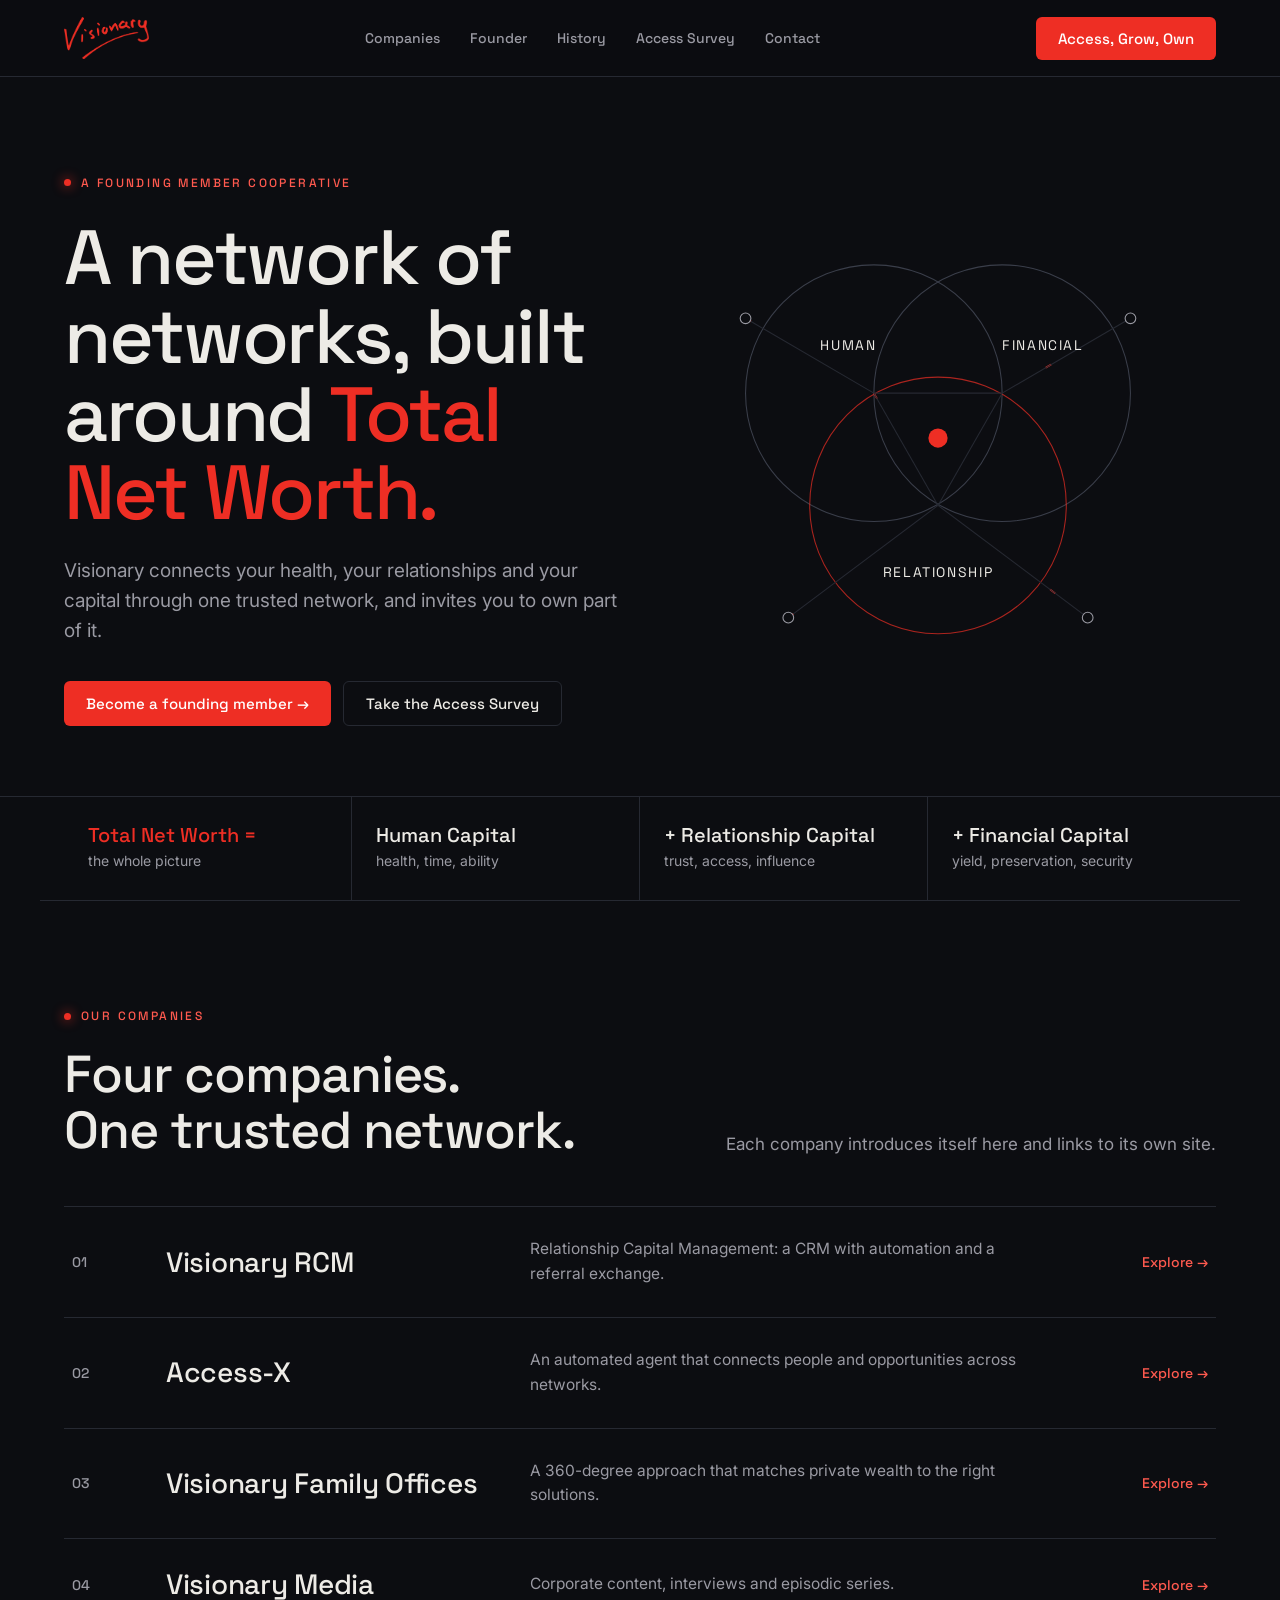
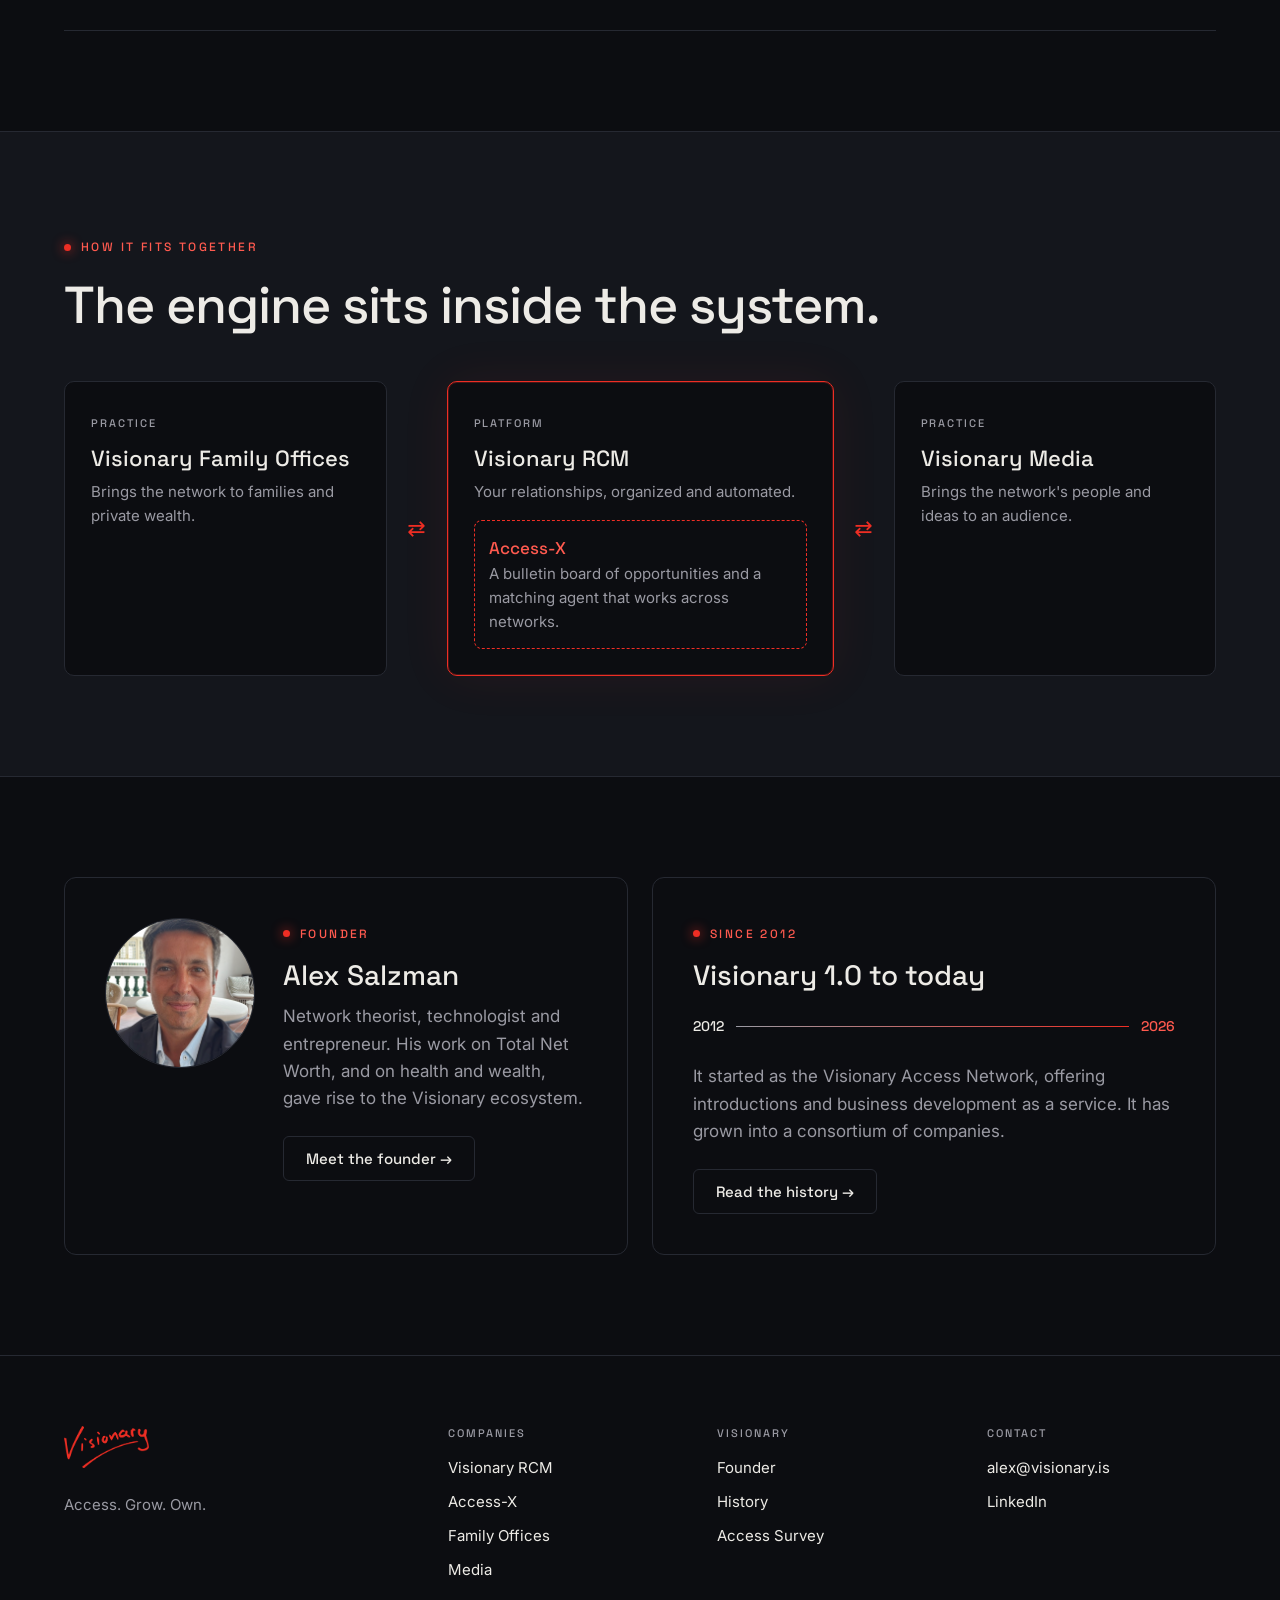
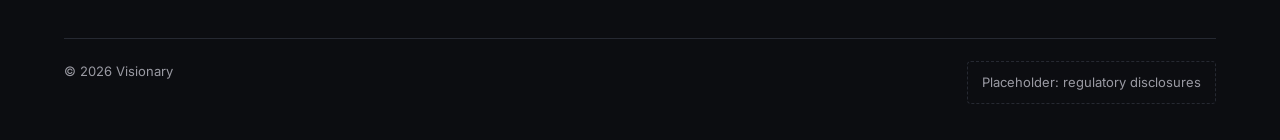
==== index.html @ 5bbe42c9 "Add files via upload" ====
<!doctype html>
<html lang="en">
<head>
<meta charset="utf-8">
<meta name="viewport" content="width=device-width, initial-scale=1">
<title>Visionary</title>
<link rel="preconnect" href="https://fonts.googleapis.com">
<link rel="preconnect" href="https://fonts.gstatic.com" crossorigin>
<link href="https://fonts.googleapis.com/css2?family=Space+Grotesk:wght@400;500;600&family=Inter:wght@400;500&display=swap" rel="stylesheet">
<link rel="stylesheet" href="assets/theme-black.css">
</head>
<body>
<header>
  <div class="wrap nav">
    <a class="logo-chip" href="index.html" aria-label="Visionary home"><img src="assets/visionary-logo.png" alt="Visionary"></a>
    <ul>
      <li><a href="#companies">Companies</a></li>
      <li><a href="founder.html">Founder</a></li>
      <li><a href="history.html">History</a></li>
      <li><a href="survey.html">Access Survey</a></li>
      <li><a href="#contact">Contact</a></li>
    </ul>
    <a class="btn btn-red" href="access-x.html">Access, Grow, Own</a>
  </div>
</header>

<main>
  <section class="hero">
    <div class="wrap hero-grid">
      <div>
        <span class="tag">A founding member cooperative</span>
        <h1>A network of networks, built around <em>Total Net Worth.</em></h1>
        <p>Visionary connects your health, your relationships and your capital through one trusted network, and invites you to own part of it.</p>
        <div class="ctas">
          <a class="btn btn-red" href="access-x.html">Become a founding member →</a>
          <a class="btn btn-ghost" href="survey.html">Take the Access Survey</a>
        </div>
      </div>
      <svg class="graph" viewBox="0 0 520 480" role="img" aria-label="Three overlapping circles for Human, Relationship and Financial Capital, connected by a network">
        <g fill="none" stroke-width="1">
          <circle cx="200" cy="190" r="120" stroke="#3A3E4A"/>
          <circle cx="320" cy="190" r="120" stroke="#3A3E4A"/>
          <circle cx="260" cy="295" r="120" stroke="#EE2E24" opacity=".7"/>
        </g>
        <path class="pulse" d="M80 120 L200 190 L320 190 L440 120"/>
        <path class="pulse b" d="M120 400 L260 295 L400 400"/>
        <path class="pulse c" d="M200 190 L260 295 L320 190"/>
        <g class="edge"><line x1="80" y1="120" x2="200" y2="190"/><line x1="440" y1="120" x2="320" y2="190"/><line x1="120" y1="400" x2="260" y2="295"/><line x1="400" y1="400" x2="260" y2="295"/><line x1="200" y1="190" x2="320" y2="190"/><line x1="200" y1="190" x2="260" y2="295"/><line x1="320" y1="190" x2="260" y2="295"/></g>
        <g><circle class="node" cx="80" cy="120" r="5"/><circle class="node" cx="440" cy="120" r="5"/><circle class="node" cx="120" cy="400" r="5"/><circle class="node" cx="400" cy="400" r="5"/></g>
        <circle cx="260" cy="232" r="9" fill="#EE2E24"/>
        <text x="150" y="150" font-size="13" letter-spacing="1.5">HUMAN</text>
        <text x="320" y="150" font-size="13" letter-spacing="1.5">FINANCIAL</text>
        <text x="260" y="362" font-size="13" letter-spacing="1.5" text-anchor="middle">RELATIONSHIP</text>
      </svg>
    </div>
  </section>

  <div class="wrap tnw" aria-label="Total Net Worth equation">
    <div class="eq"><b>Total Net Worth =</b><span>the whole picture</span></div>
    <div><b>Human Capital</b><span>health, time, ability</span></div>
    <div><b>+ Relationship Capital</b><span>trust, access, influence</span></div>
    <div><b>+ Financial Capital</b><span>yield, preservation, security</span></div>
  </div>

  <section id="companies">
    <div class="wrap">
      <div class="head-row">
        <div><span class="tag">Our companies</span><h2>Four companies.<br>One trusted network.</h2></div>
        <p>Each company introduces itself here and links to its own site.</p>
      </div>
      <div class="rows">
        <a class="row" href="rcm.html"><span class="n">01</span><h3>Visionary RCM</h3><p>Relationship Capital Management: a CRM with automation and a referral exchange.</p><span class="go">Explore →</span></a>
        <a class="row" href="access-x.html"><span class="n">02</span><h3>Access-X</h3><p>An automated agent that connects people and opportunities across networks.</p><span class="go">Explore →</span></a>
        <a class="row" href="wealth.html"><span class="n">03</span><h3>Visionary Family Offices</h3><p>A 360-degree approach that matches private wealth to the right solutions.</p><span class="go">Explore →</span></a>
        <a class="row" href="media.html"><span class="n">04</span><h3>Visionary Media</h3><p>Corporate content, interviews and episodic series.</p><span class="go">Explore →</span></a>
      </div>
    </div>
  </section>

  <section class="fit">
    <div class="wrap">
      <span class="tag">How it fits together</span>
      <h2>The engine sits inside the system.</h2>
      <div class="flow">
        <div class="box"><small>Practice</small><h4>Visionary Family Offices</h4><p>Brings the network to families and private wealth.</p></div>
        <div class="arrow" aria-hidden="true">⇄</div>
        <div class="box core"><small>Platform</small><h4>Visionary RCM</h4><p>Your relationships, organized and automated.</p>
          <div class="inner"><b>Access-X</b><p>A bulletin board of opportunities and a matching agent that works across networks.</p></div>
        </div>
        <div class="arrow" aria-hidden="true">⇄</div>
        <div class="box"><small>Practice</small><h4>Visionary Media</h4><p>Brings the network's people and ideas to an audience.</p></div>
      </div>
    </div>
  </section>

  <section>
    <div class="wrap split">
      <div class="panel founder">
        <img class="portrait-sm" src="assets/alex-salzman.jpg" alt="Alex Salzman" width="150" height="150">
        <div>
          <span class="tag">Founder</span>
          <h3>Alex Salzman</h3>
          <p>Network theorist, technologist and entrepreneur. His work on Total Net Worth, and on health and wealth, gave rise to the Visionary ecosystem.</p>
          <a class="btn btn-ghost" href="founder.html">Meet the founder →</a>
        </div>
      </div>
      <div class="panel">
        <span class="tag">Since 2012</span>
        <h3>Visionary 1.0 to today</h3>
        <div class="timeline" aria-hidden="true"><span>2012</span><i></i><span class="now">2026</span></div>
        <p>It started as the Visionary Access Network, offering introductions and business development as a service. It has grown into a consortium of companies.</p>
        <a class="btn btn-ghost" href="history.html">Read the history →</a>
      </div>
    </div>
  </section>
</main>

<footer id="contact">
  <div class="wrap">
    <div class="foot">
      <div><a class="logo-chip" href="index.html"><img src="assets/visionary-logo.png" alt="Visionary"></a><p style="color:var(--muted);margin-top:18px;max-width:30ch">Access. Grow. Own.</p></div>
      <div><h5>Companies</h5><ul><li><a href="rcm.html">Visionary RCM</a></li><li><a href="access-x.html">Access-X</a></li><li><a href="wealth.html">Family Offices</a></li><li><a href="media.html">Media</a></li></ul></div>
      <div><h5>Visionary</h5><ul><li><a href="founder.html">Founder</a></li><li><a href="history.html">History</a></li><li><a href="survey.html">Access Survey</a></li></ul></div>
      <div><h5>Contact</h5><ul><li><a href="mailto:alex@visionary.is">alex@visionary.is</a></li><li><a href="https://www.linkedin.com/in/alex-salzman/">LinkedIn</a></li></ul></div>
    </div>
    <div class="legal"><span>© 2026 Visionary</span><span class="compliance">Placeholder: regulatory disclosures</span></div>
  </div>
</footer>
</body>
</html>
---- assets/theme-black.css ----
/* Option B: Network. Dark and quiet, with red as the signal moving through it. */
:root {
  --bg: #0C0D11;
  --bg-2: #14161C;
  --line: #262932;
  --text: #EDEBE6;
  --muted: #9A9AA3;
  --red: #EE2E24;
  --red-soft: #FF5A4F;  /* small red text on dark */
  --head: "Space Grotesk", system-ui, sans-serif;
  --body: "Inter", system-ui, sans-serif;
}
* { box-sizing: border-box; }
body { margin: 0; background: var(--bg); color: var(--text); font: 400 17px/1.6 var(--body); }
a { color: inherit; }
:focus-visible { outline: 2px solid var(--red-soft); outline-offset: 3px; }
.wrap { max-width: 1200px; margin: 0 auto; padding: 0 24px; }
.tag { font: 500 12px/1 var(--head); letter-spacing: .2em; text-transform: uppercase; color: var(--red-soft); display: inline-flex; align-items: center; gap: 10px; }
.tag::before { content: ""; width: 7px; height: 7px; border-radius: 50%; background: var(--red); box-shadow: 0 0 12px var(--red); }

header { position: sticky; top: 0; z-index: 10; background: rgba(12,13,17,.85); backdrop-filter: blur(10px); border-bottom: 1px solid var(--line); }
.nav { height: 76px; display: flex; align-items: center; justify-content: space-between; gap: 24px; }
.logo-chip { display: inline-flex; }  /* red logo sits directly on black */
.logo-chip img { height: 42px; display: block; }
.nav ul { display: flex; gap: 30px; list-style: none; margin: 0; padding: 0; font: 500 14px var(--head); }
.nav ul a { text-decoration: none; color: var(--muted); }
.nav ul a:hover { color: var(--text); }
.btn { display: inline-flex; align-items: center; gap: 10px; padding: 14px 22px; border-radius: 6px; font: 500 15px/1 var(--head); text-decoration: none; transition: .2s; }
.btn-red { background: var(--red); color: #fff; }
.btn-red:hover { background: #FF4339; box-shadow: 0 0 30px rgba(238,46,36,.35); }
.btn-ghost { border: 1px solid var(--line); color: var(--text); }
.btn-ghost:hover { border-color: var(--muted); }
@media (max-width: 920px) { .nav ul { display: none; } }

.hero { position: relative; overflow: hidden; padding: 90px 0 70px; border-bottom: 1px solid var(--line); }
.hero-grid { display: grid; grid-template-columns: 1fr 1fr; gap: 40px; align-items: center; }
.hero h1 { font: 500 clamp(42px, 6vw, 78px)/1.02 var(--head); letter-spacing: -.03em; margin: 24px 0; }
.hero h1 em { font-style: normal; color: var(--red); }
.hero p { color: var(--muted); font-size: 19px; max-width: 52ch; margin: 0 0 34px; }
.ctas { display: flex; gap: 12px; flex-wrap: wrap; }
.graph { width: 100%; height: auto; }
.graph .node { fill: var(--bg); stroke: var(--muted); stroke-width: 1; }
.graph .edge { stroke: var(--line); stroke-width: 1; }
.graph .pulse { stroke: var(--red); stroke-width: 1.5; fill: none; stroke-dasharray: 6 300; animation: run 4s linear infinite; }
.graph .pulse.b { animation-delay: -1.3s; } .graph .pulse.c { animation-delay: -2.6s; }
@keyframes run { to { stroke-dashoffset: -306; } }
.graph text { font-family: var(--head); fill: var(--text); }
@media (max-width: 900px) { .hero-grid { grid-template-columns: 1fr; } .graph { max-width: 460px; margin: 0 auto; } }

.tnw { display: grid; grid-template-columns: repeat(4, 1fr); border-bottom: 1px solid var(--line); }
.tnw div { padding: 26px 24px; border-right: 1px solid var(--line); }
.tnw div:last-child { border-right: 0; }
.tnw b { display: block; font: 500 20px/1.2 var(--head); }
.tnw span { color: var(--muted); font-size: 14px; }
.tnw .eq b { color: var(--red); }
@media (max-width: 760px) { .tnw { grid-template-columns: 1fr 1fr; } .tnw div:nth-child(2) { border-right: 0; } .tnw div:nth-child(-n+2) { border-bottom: 1px solid var(--line); } }

section { padding: 100px 0; }
h2 { font: 500 clamp(32px, 4.2vw, 52px)/1.08 var(--head); letter-spacing: -.02em; margin: 18px 0 0; }
.head-row { display: flex; justify-content: space-between; align-items: end; gap: 30px; margin-bottom: 48px; flex-wrap: wrap; }
.head-row p { color: var(--muted); max-width: 46ch; margin: 0; }

.rows { border-top: 1px solid var(--line); }
.row { display: grid; grid-template-columns: 70px 1.1fr 1.6fr 160px; gap: 24px; align-items: center; padding: 30px 8px; border-bottom: 1px solid var(--line); text-decoration: none; transition: background .25s; }
.row:hover { background: var(--bg-2); }
.row .n { font: 500 14px var(--head); color: var(--muted); }
.row h3 { font: 500 28px/1.1 var(--head); margin: 0; letter-spacing: -.01em; }
.row p { margin: 0; color: var(--muted); font-size: 15.5px; }
.row .go { justify-self: end; font: 500 14px var(--head); color: var(--red-soft); }
.row:hover h3 { color: var(--red-soft); }
@media (max-width: 820px) { .row { grid-template-columns: 1fr; gap: 8px; } .row .go { justify-self: start; } }

.fit { background: var(--bg-2); border-top: 1px solid var(--line); border-bottom: 1px solid var(--line); }
.flow { display: grid; grid-template-columns: 1fr 60px 1.2fr 60px 1fr; align-items: stretch; margin-top: 48px; }
.box { border: 1px solid var(--line); border-radius: 10px; padding: 26px; background: var(--bg); }
.box.core { border-color: var(--red); box-shadow: inset 0 0 0 1px rgba(238,46,36,.25), 0 0 50px rgba(238,46,36,.08); }
.box small { font: 500 11px var(--head); letter-spacing: .18em; text-transform: uppercase; color: var(--muted); }
.box h4 { font: 500 22px/1.2 var(--head); margin: 10px 0 8px; }
.box p { margin: 0; color: var(--muted); font-size: 15px; }
.box .inner { margin-top: 16px; border: 1px dashed var(--red); border-radius: 8px; padding: 14px; }
.box .inner b { color: var(--red-soft); font-family: var(--head); font-weight: 500; }
.arrow { display: grid; place-items: center; color: var(--red); font-size: 22px; }
@media (max-width: 900px) { .flow { grid-template-columns: 1fr; } .arrow { transform: rotate(90deg); padding: 6px; } }

.split { display: grid; grid-template-columns: 1fr 1fr; gap: 24px; }
.panel { border: 1px solid var(--line); border-radius: 12px; padding: 40px; }
.founder { display: grid; grid-template-columns: 150px 1fr; gap: 28px; align-items: start; }
.ph { aspect-ratio: 1; border-radius: 50%; border: 1px dashed var(--muted); display: grid; place-items: center; color: var(--muted); font-size: 11px; letter-spacing: .1em; text-transform: uppercase; text-align: center; }
.panel h3 { font: 500 28px/1.15 var(--head); margin: 14px 0 12px; }
.panel p { color: var(--muted); margin: 0 0 24px; }
.timeline { display: flex; align-items: center; gap: 0; margin: 26px 0 28px; }
.timeline span { font: 500 14px var(--head); }
.timeline i { flex: 1; height: 1px; background: linear-gradient(90deg, var(--muted), var(--red)); margin: 0 12px; }
.timeline .now { color: var(--red-soft); }
@media (max-width: 900px) { .split { grid-template-columns: 1fr; } .founder { grid-template-columns: 1fr; } .ph { width: 130px; } .panel { padding: 28px; } }

footer { padding: 70px 0 36px; border-top: 1px solid var(--line); font-size: 15px; }
.foot { display: grid; grid-template-columns: 1.5fr 1fr 1fr 1fr; gap: 40px; }
.foot h5 { font: 500 11px var(--head); letter-spacing: .18em; text-transform: uppercase; color: var(--muted); margin: 0 0 16px; }
.foot ul { list-style: none; padding: 0; margin: 0; display: grid; gap: 10px; }
.foot a { text-decoration: none; color: var(--text); }
.foot a:hover { color: var(--red-soft); }
.legal { margin-top: 56px; padding-top: 22px; border-top: 1px solid var(--line); display: flex; justify-content: space-between; gap: 20px; flex-wrap: wrap; color: var(--muted); font-size: 13px; }
.compliance { border: 1px dashed var(--line); padding: 10px 14px; border-radius: 4px; }
@media (max-width: 820px) { .foot { grid-template-columns: 1fr 1fr; } }

@media (prefers-reduced-motion: reduce) { .graph .pulse { animation: none; stroke-dasharray: none; opacity: .6; } }

/* Subpage additions */
.cols3 { display: grid; grid-template-columns: repeat(3, 1fr); gap: 20px; }
.cols3 .box h4 { margin-top: 6px; }
.serves { display: grid; grid-template-columns: repeat(2, 1fr); gap: 12px; list-style: none; padding: 0; margin: 0; }
.serves li { border: 1px solid var(--line); border-radius: 10px; padding: 20px 22px; font: 500 18px/1.3 var(--head); }
@media (max-width: 900px) { .cols3, .serves { grid-template-columns: 1fr; } }

[hidden] { display: none !important; }  /* keeps unset outbound links hidden (site-config.js) */

/* Founder, History and Survey pages */
.portrait { width: 100%; height: auto; max-width: 420px; aspect-ratio: 4 / 5; object-fit: cover; border-radius: 12px; border: 1px solid var(--line); justify-self: center; }
.founder .portrait-sm { width: 150px; height: auto; aspect-ratio: 1; object-fit: cover; border-radius: 50%; border: 1px solid var(--line); }
.mission { font: 500 clamp(26px, 3.2vw, 40px)/1.25 var(--head); letter-spacing: -.01em; max-width: 30ch; margin: 22px 0 0; }
.mission em { font-style: normal; color: var(--red-soft); }
.note { color: var(--muted); font-size: 14px; max-width: 70ch; margin: 36px 0 0; }
.prose { display: grid; grid-template-columns: 1fr 1fr; gap: 40px; }
.prose p { color: var(--muted); margin: 0 0 18px; }
@media (max-width: 900px) { .prose { grid-template-columns: 1fr; gap: 0; } .founder .portrait-sm { width: 130px; } }

.steps { list-style: none; margin: 0; padding: 0; border-left: 1px solid var(--line); }
.steps li { position: relative; padding: 0 0 44px 36px; }
.steps li:last-child { padding-bottom: 0; }
.steps li::before { content: ""; position: absolute; left: -6px; top: 6px; width: 11px; height: 11px; border-radius: 50%; background: var(--bg); border: 1px solid var(--muted); }
.steps li.now::before { background: var(--red); border-color: var(--red); box-shadow: 0 0 12px var(--red); }
.steps small { font: 500 12px var(--head); letter-spacing: .18em; text-transform: uppercase; color: var(--red-soft); }
.steps h4 { font: 500 24px/1.2 var(--head); margin: 8px 0 8px; }
.steps p { color: var(--muted); margin: 0; max-width: 62ch; }
.cities { color: var(--muted); font: 500 14px var(--head); letter-spacing: .08em; margin-top: 12px !important; }

.form { display: grid; gap: 20px; }
.form .two { display: grid; grid-template-columns: 1fr 1fr; gap: 20px; }
.form label { display: grid; gap: 8px; font: 500 14px var(--head); }
.form legend { font: 500 14px var(--head); margin-bottom: 8px; }
.form input, .form select, .form textarea { font: 400 16px var(--body); color: var(--text); background: var(--bg); border: 1px solid var(--line); border-radius: 6px; padding: 13px 14px; width: 100%; }
.form input:focus, .form select:focus, .form textarea:focus { outline: none; border-color: var(--red-soft); }
.form textarea { min-height: 120px; resize: vertical; }
.form fieldset { border: 0; padding: 0; margin: 0; }
.form .checks { display: grid; grid-template-columns: 1fr 1fr; gap: 10px; margin-top: 4px; }
.form .checks label { display: flex; gap: 10px; align-items: center; font: 400 15px var(--body); border: 1px solid var(--line); border-radius: 6px; padding: 11px 12px; cursor: pointer; }
.form .checks input { width: auto; accent-color: var(--red); }
.form .req { color: var(--red-soft); }
.form .hp { position: absolute; left: -9999px; }
.form button { border: 0; cursor: pointer; justify-self: start; }
.form-status { font-size: 15px; margin: 0; }
.form-status.error { color: var(--red-soft); }
.form-done { border: 1px solid var(--red); border-radius: 12px; padding: 40px; }
.form-done h3 { font: 500 28px/1.15 var(--head); margin: 14px 0 12px; }
.form-done p { color: var(--muted); margin: 0; }
.next-steps { list-style: none; padding: 0; margin: 30px 0 0; display: grid; gap: 18px; counter-reset: s; }
.next-steps li { counter-increment: s; display: grid; grid-template-columns: 36px 1fr; gap: 4px 12px; }
.next-steps li::before { content: counter(s, decimal-leading-zero); font: 500 14px var(--head); color: var(--red-soft); grid-row: span 2; padding-top: 2px; }
.next-steps b { font: 500 17px var(--head); }
.next-steps span { color: var(--muted); font-size: 15px; }
@media (max-width: 700px) { .form .two, .form .checks { grid-template-columns: 1fr; } .form-done { padding: 28px; } }
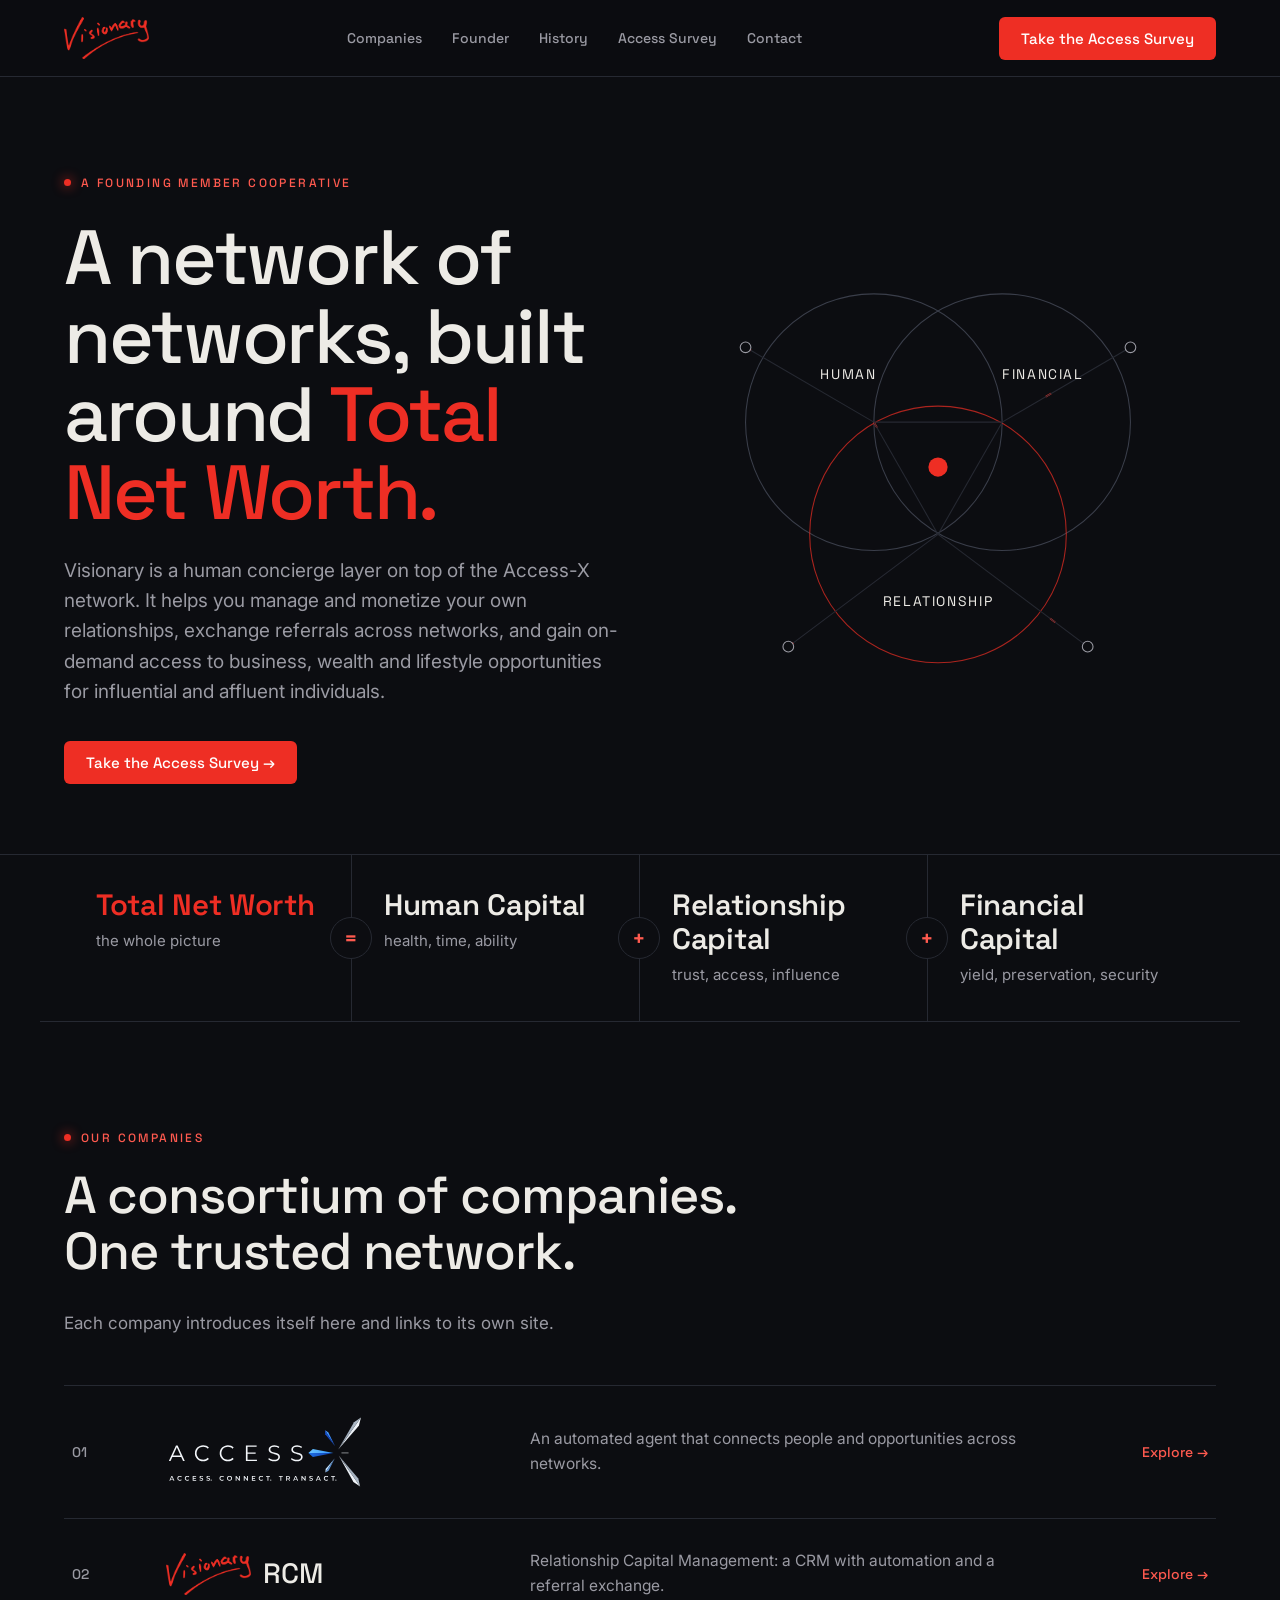
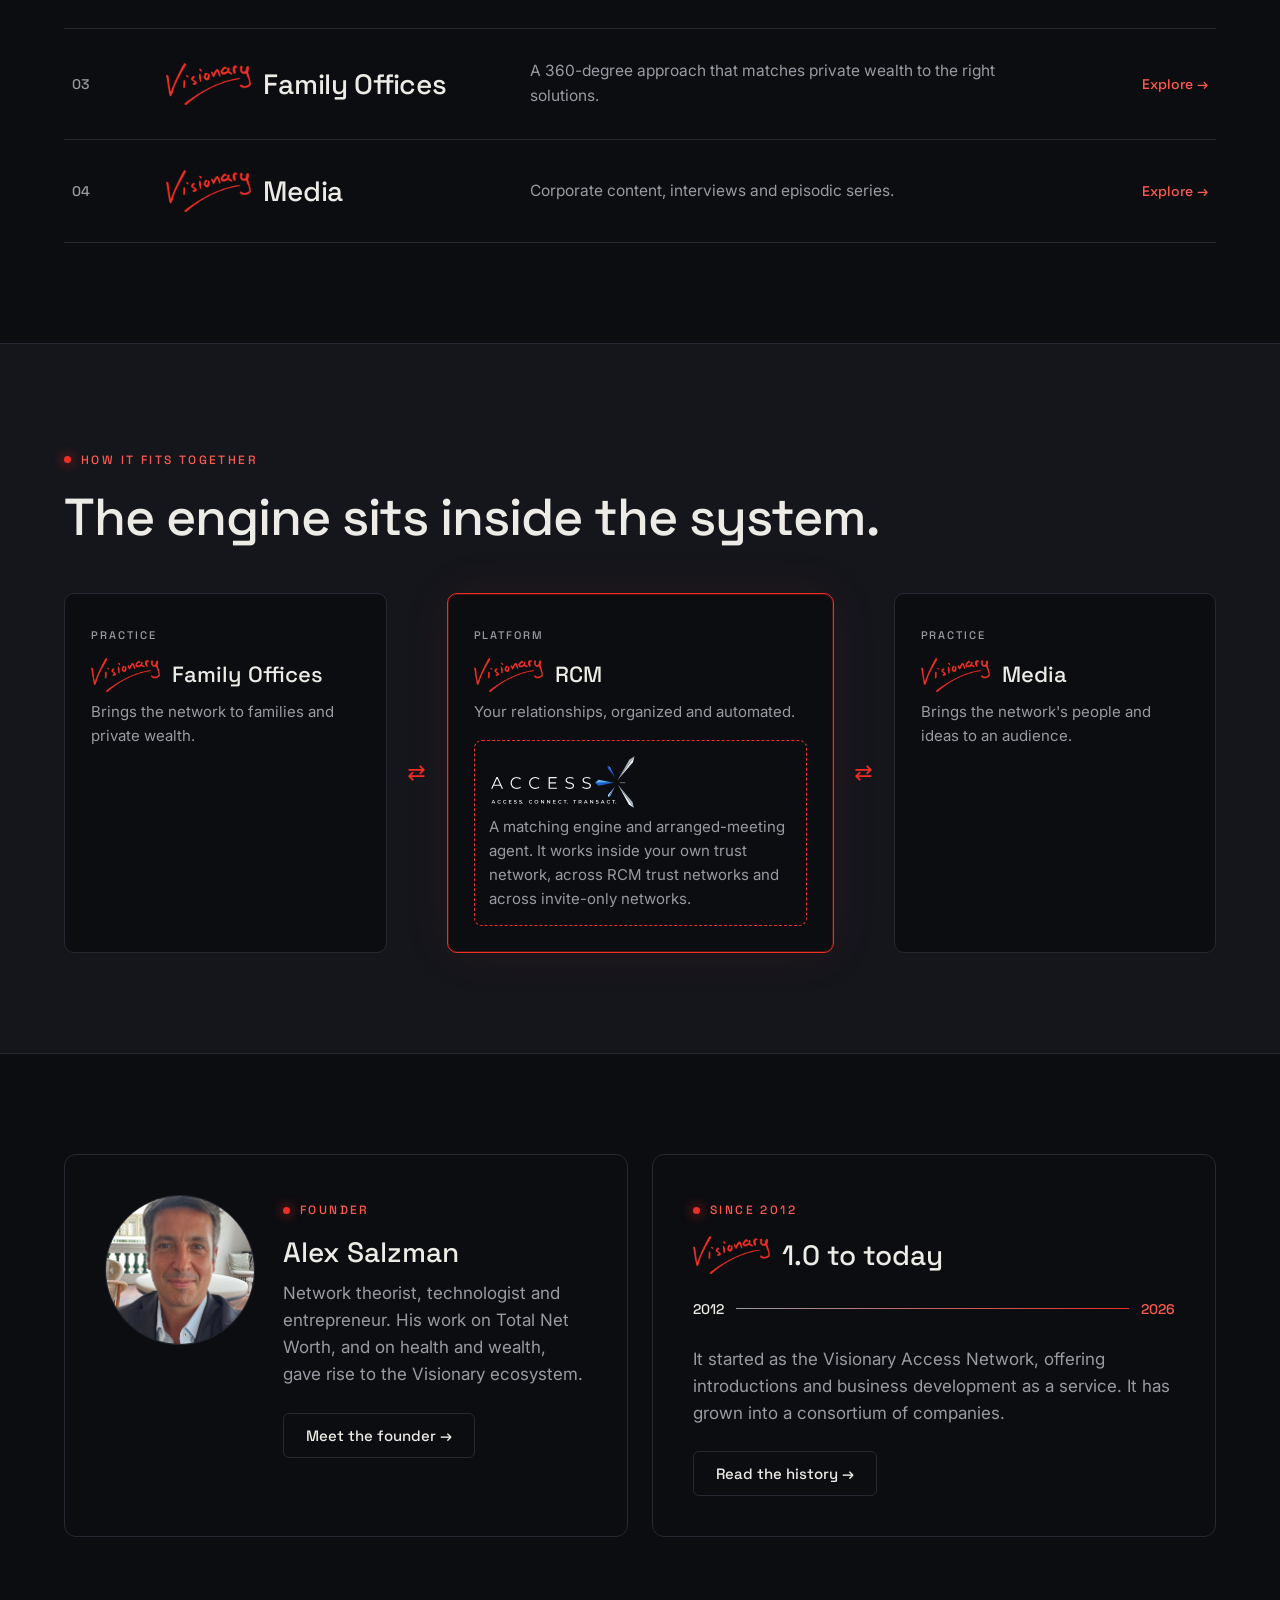
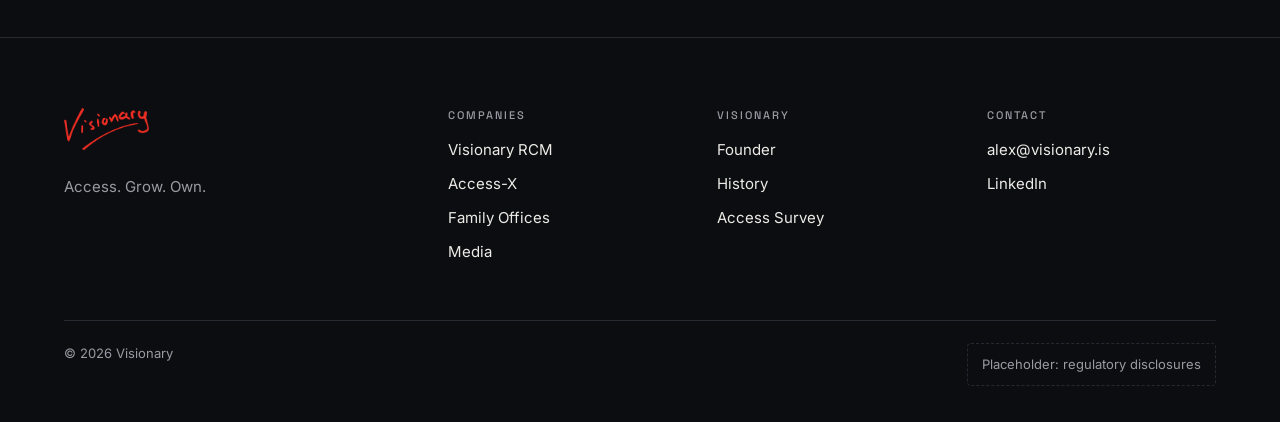
==== commit 3d0a97de: "Homepage logos and copy, Access-X hero, survey button" ====
--- a/index.html
+++ b/index.html
@@ -20,7 +20,7 @@
       <li><a href="survey.html">Access Survey</a></li>
       <li><a href="#contact">Contact</a></li>
     </ul>
-    <a class="btn btn-red" href="access-x.html">Access, Grow, Own</a>
+    <a class="btn btn-red" href="survey.html">Take the Access Survey</a>
   </div>
 </header>
 
@@ -30,10 +30,9 @@
       <div>
         <span class="tag">A founding member cooperative</span>
         <h1>A network of networks, built around <em>Total Net Worth.</em></h1>
-        <p>Visionary connects your health, your relationships and your capital through one trusted network, and invites you to own part of it.</p>
+        <p>Visionary is a human concierge layer on top of the Access-X network. It helps you manage and monetize your own relationships, exchange referrals across networks, and gain on-demand access to business, wealth and lifestyle opportunities for influential and affluent individuals.</p>
         <div class="ctas">
-          <a class="btn btn-red" href="access-x.html">Become a founding member →</a>
-          <a class="btn btn-ghost" href="survey.html">Take the Access Survey</a>
+          <a class="btn btn-red" href="survey.html">Take the Access Survey →</a>
         </div>
       </div>
       <svg class="graph" viewBox="0 0 520 480" role="img" aria-label="Three overlapping circles for Human, Relationship and Financial Capital, connected by a network">
@@ -56,23 +55,23 @@
   </section>
 
   <div class="wrap tnw" aria-label="Total Net Worth equation">
-    <div class="eq"><b>Total Net Worth =</b><span>the whole picture</span></div>
-    <div><b>Human Capital</b><span>health, time, ability</span></div>
-    <div><b>+ Relationship Capital</b><span>trust, access, influence</span></div>
-    <div><b>+ Financial Capital</b><span>yield, preservation, security</span></div>
+    <div class="eq" data-op="="><b>Total Net Worth</b><span>the whole picture</span></div>
+    <div data-op="+"><b>Human Capital</b><span>health, time, ability</span></div>
+    <div data-op="+"><b>Relationship Capital</b><span>trust, access, influence</span></div>
+    <div><b>Financial Capital</b><span>yield, preservation, security</span></div>
   </div>
 
   <section id="companies">
     <div class="wrap">
       <div class="head-row">
-        <div><span class="tag">Our companies</span><h2>Four companies.<br>One trusted network.</h2></div>
+        <div><span class="tag">Our companies</span><h2>A consortium of companies.<br>One trusted network.</h2></div>
         <p>Each company introduces itself here and links to its own site.</p>
       </div>
       <div class="rows">
-        <a class="row" href="rcm.html"><span class="n">01</span><h3>Visionary RCM</h3><p>Relationship Capital Management: a CRM with automation and a referral exchange.</p><span class="go">Explore →</span></a>
-        <a class="row" href="access-x.html"><span class="n">02</span><h3>Access-X</h3><p>An automated agent that connects people and opportunities across networks.</p><span class="go">Explore →</span></a>
-        <a class="row" href="wealth.html"><span class="n">03</span><h3>Visionary Family Offices</h3><p>A 360-degree approach that matches private wealth to the right solutions.</p><span class="go">Explore →</span></a>
-        <a class="row" href="media.html"><span class="n">04</span><h3>Visionary Media</h3><p>Corporate content, interviews and episodic series.</p><span class="go">Explore →</span></a>
+        <a class="row" href="access-x.html"><span class="n">01</span><h3 class="brand"><img class="logo-ax" src="assets/access-x-logo.svg" alt="Access-X" width="1410" height="515"></h3><p>An automated agent that connects people and opportunities across networks.</p><span class="go">Explore →</span></a>
+        <a class="row" href="rcm.html"><span class="n">02</span><h3 class="brand"><img class="logo-v" src="assets/visionary-logo.png" alt="Visionary" width="1768" height="870"><span>RCM</span></h3><p>Relationship Capital Management: a CRM with automation and a referral exchange.</p><span class="go">Explore →</span></a>
+        <a class="row" href="wealth.html"><span class="n">03</span><h3 class="brand"><img class="logo-v" src="assets/visionary-logo.png" alt="Visionary" width="1768" height="870"><span>Family Offices</span></h3><p>A 360-degree approach that matches private wealth to the right solutions.</p><span class="go">Explore →</span></a>
+        <a class="row" href="media.html"><span class="n">04</span><h3 class="brand"><img class="logo-v" src="assets/visionary-logo.png" alt="Visionary" width="1768" height="870"><span>Media</span></h3><p>Corporate content, interviews and episodic series.</p><span class="go">Explore →</span></a>
       </div>
     </div>
   </section>
@@ -82,13 +81,13 @@
       <span class="tag">How it fits together</span>
       <h2>The engine sits inside the system.</h2>
       <div class="flow">
-        <div class="box"><small>Practice</small><h4>Visionary Family Offices</h4><p>Brings the network to families and private wealth.</p></div>
+        <div class="box"><small>Practice</small><h4 class="brand"><img class="logo-v" src="assets/visionary-logo.png" alt="Visionary" width="1768" height="870"><span>Family Offices</span></h4><p>Brings the network to families and private wealth.</p></div>
         <div class="arrow" aria-hidden="true">⇄</div>
-        <div class="box core"><small>Platform</small><h4>Visionary RCM</h4><p>Your relationships, organized and automated.</p>
-          <div class="inner"><b>Access-X</b><p>A bulletin board of opportunities and a matching agent that works across networks.</p></div>
+        <div class="box core"><small>Platform</small><h4 class="brand"><img class="logo-v" src="assets/visionary-logo.png" alt="Visionary" width="1768" height="870"><span>RCM</span></h4><p>Your relationships, organized and automated.</p>
+          <div class="inner"><b class="brand"><img class="logo-ax" src="assets/access-x-logo.svg" alt="Access-X" width="1410" height="515"></b><p>A matching engine and arranged-meeting agent. It works inside your own trust network, across RCM trust networks and across invite-only networks.</p></div>
         </div>
         <div class="arrow" aria-hidden="true">⇄</div>
-        <div class="box"><small>Practice</small><h4>Visionary Media</h4><p>Brings the network's people and ideas to an audience.</p></div>
+        <div class="box"><small>Practice</small><h4 class="brand"><img class="logo-v" src="assets/visionary-logo.png" alt="Visionary" width="1768" height="870"><span>Media</span></h4><p>Brings the network's people and ideas to an audience.</p></div>
       </div>
     </div>
   </section>
@@ -106,7 +105,7 @@
       </div>
       <div class="panel">
         <span class="tag">Since 2012</span>
-        <h3>Visionary 1.0 to today</h3>
+        <h3 class="brand"><img class="logo-v" src="assets/visionary-logo.png" alt="Visionary" width="1768" height="870"><span>1.0 to today</span></h3>
         <div class="timeline" aria-hidden="true"><span>2012</span><i></i><span class="now">2026</span></div>
         <p>It started as the Visionary Access Network, offering introductions and business development as a service. It has grown into a consortium of companies.</p>
         <a class="btn btn-ghost" href="history.html">Read the history →</a>
--- a/assets/theme-black.css
+++ b/assets/theme-black.css
@@ -48,12 +48,19 @@
 @media (max-width: 900px) { .hero-grid { grid-template-columns: 1fr; } .graph { max-width: 460px; margin: 0 auto; } }
 
 .tnw { display: grid; grid-template-columns: repeat(4, 1fr); border-bottom: 1px solid var(--line); }
-.tnw div { padding: 26px 24px; border-right: 1px solid var(--line); }
+.tnw div { position: relative; padding: 34px 32px; border-right: 1px solid var(--line); }
 .tnw div:last-child { border-right: 0; }
-.tnw b { display: block; font: 500 20px/1.2 var(--head); }
-.tnw span { color: var(--muted); font-size: 14px; }
+.tnw b { display: block; font: 600 clamp(22px, 2.3vw, 30px)/1.15 var(--head); letter-spacing: -.01em; }
+.tnw span { display: block; margin-top: 6px; color: var(--muted); font-size: 15px; }
 .tnw .eq b { color: var(--red); }
-@media (max-width: 760px) { .tnw { grid-template-columns: 1fr 1fr; } .tnw div:nth-child(2) { border-right: 0; } .tnw div:nth-child(-n+2) { border-bottom: 1px solid var(--line); } }
+/* = and + sit on the dividing lines */
+.tnw [data-op]::after { content: attr(data-op); position: absolute; z-index: 1; right: 0; top: 50%; transform: translate(50%, -50%); width: 40px; height: 40px; border-radius: 50%; display: grid; place-items: center; background: var(--bg); border: 1px solid var(--line); color: var(--red-soft); font: 600 22px/1 var(--head); }
+@media (max-width: 760px) {
+  .tnw { grid-template-columns: 1fr; }
+  .tnw div { border-right: 0; border-bottom: 1px solid var(--line); padding: 26px 8px; text-align: center; }
+  .tnw div:last-child { border-bottom: 0; }
+  .tnw [data-op]::after { right: auto; top: auto; left: 50%; bottom: 0; transform: translate(-50%, 50%); }
+}
 
 section { padding: 100px 0; }
 h2 { font: 500 clamp(32px, 4.2vw, 52px)/1.08 var(--head); letter-spacing: -.02em; margin: 18px 0 0; }
@@ -68,6 +75,13 @@
 .row p { margin: 0; color: var(--muted); font-size: 15.5px; }
 .row .go { justify-self: end; font: 500 14px var(--head); color: var(--red-soft); }
 .row:hover h3 { color: var(--red-soft); }
+.brand { display: flex; align-items: center; gap: 12px; flex-wrap: wrap; }
+.brand img { width: auto; display: block; }
+.row .logo-ax { height: 72px; }
+.row .logo-v { height: 42px; }
+.box .brand .logo-v { height: 34px; }
+.box .inner .logo-ax { height: 54px; margin-bottom: 6px; }
+.panel .brand .logo-v { height: 38px; }
 @media (max-width: 820px) { .row { grid-template-columns: 1fr; gap: 8px; } .row .go { justify-self: start; } }
 
 .fit { background: var(--bg-2); border-top: 1px solid var(--line); border-bottom: 1px solid var(--line); }
@@ -160,3 +174,113 @@
 .next-steps b { font: 500 17px var(--head); }
 .next-steps span { color: var(--muted); font-size: 15px; }
 @media (max-width: 700px) { .form .two, .form .checks { grid-template-columns: 1fr; } .form-done { padding: 28px; } }
+
+/* RCM visual explainer (rcm.html, rcm-how-it-works.html) */
+.lifecycle { list-style: none; margin: 0; padding: 0; display: grid; grid-template-columns: repeat(5, 1fr); position: relative; }
+.lifecycle::before { content: ""; position: absolute; left: 10%; right: 10%; top: 27px; height: 1px; background: linear-gradient(90deg, var(--line), var(--red), var(--line)); }
+.lifecycle li { position: relative; text-align: center; padding: 0 10px; }
+.lifecycle .dot { width: 54px; height: 54px; margin: 0 auto 18px; border-radius: 50%; display: grid; place-items: center; background: var(--bg); border: 1px solid var(--muted); font: 500 15px var(--head); position: relative; z-index: 1; }
+.lifecycle li:last-child .dot { background: var(--red); border-color: var(--red); box-shadow: 0 0 24px rgba(238,46,36,.45); }
+.lifecycle b { display: block; font: 500 21px/1.2 var(--head); margin-bottom: 6px; }
+.lifecycle span { display: block; color: var(--muted); font-size: 14.5px; line-height: 1.5; }
+.lifecycle .cycle { margin-top: 26px; text-align: center; color: var(--muted); font: 500 13px var(--head); letter-spacing: .14em; text-transform: uppercase; }
+@media (max-width: 860px) {
+  .lifecycle { grid-template-columns: 1fr; gap: 22px; }
+  .lifecycle::before { left: 27px; right: auto; top: 10px; bottom: 10px; width: 1px; height: auto; background: linear-gradient(180deg, var(--line), var(--red)); }
+  .lifecycle li { display: grid; grid-template-columns: 54px 1fr; gap: 4px 18px; text-align: left; padding: 0; }
+  .lifecycle .dot { margin: 0; grid-row: span 2; }
+  .lifecycle b { margin: 6px 0 0; }
+}
+.cycle-note { text-align: center; color: var(--muted); font: 500 13px var(--head); letter-spacing: .14em; text-transform: uppercase; margin: 34px 0 0; }
+.cycle-note em { font-style: normal; color: var(--red-soft); }
+
+.diagram { margin: 0; }
+.diagram button { display: block; width: 100%; padding: 0; border: 1px solid var(--line); border-radius: 12px; overflow: hidden; background: #F5F6FA; cursor: zoom-in; position: relative; transition: border-color .2s, box-shadow .2s; }
+.diagram button:hover { border-color: var(--red); box-shadow: 0 0 40px rgba(238,46,36,.12); }
+.diagram img { display: block; width: 100%; height: auto; }
+.diagram button::after { content: "Enlarge ⤢"; position: absolute; right: 12px; bottom: 12px; font: 500 12px var(--head); letter-spacing: .06em; color: #fff; background: rgba(12,13,17,.78); padding: 7px 11px; border-radius: 4px; opacity: 0; transition: opacity .2s; }
+.diagram button:hover::after, .diagram button:focus-visible::after { opacity: 1; }
+.diagram figcaption { color: var(--muted); font-size: 14px; margin-top: 12px; }
+@media (hover: none) { .diagram button::after { opacity: 1; } }
+
+.phase { display: grid; grid-template-columns: 1fr 1.25fr; gap: 48px; align-items: center; padding: 56px 0; border-top: 1px solid var(--line); }
+.head-row + .phase { border-top: 0; padding-top: 0; }
+.phase.flip .phase-text { order: 2; }
+.phase small { font: 500 12px var(--head); letter-spacing: .18em; text-transform: uppercase; color: var(--red-soft); }
+.phase h3 { font: 500 clamp(26px, 3vw, 34px)/1.15 var(--head); margin: 12px 0 14px; letter-spacing: -.01em; }
+.phase p { color: var(--muted); margin: 0 0 18px; }
+.phase .more { font: 500 15px var(--head); color: var(--red-soft); text-decoration: none; }
+.phase .more:hover { text-decoration: underline; }
+.ticks { list-style: none; padding: 0; margin: 0 0 22px; display: grid; gap: 8px; }
+.ticks li { position: relative; padding-left: 22px; color: var(--text); font-size: 15.5px; }
+.ticks li::before { content: ""; position: absolute; left: 0; top: .62em; width: 8px; height: 8px; border-radius: 50%; border: 1px solid var(--red-soft); }
+@media (max-width: 900px) { .phase { grid-template-columns: 1fr; gap: 26px; } .phase.flip .phase-text { order: 0; } }
+
+.tiers { display: grid; grid-template-columns: 1fr 40px 1fr 40px 1fr; align-items: stretch; }
+.tiers .box ul { margin: 16px 0 0; padding: 0 0 0 18px; color: var(--muted); font-size: 15px; display: grid; gap: 6px; }
+.tiers .box dl { margin: 16px 0 0; display: grid; gap: 12px; }
+.tiers .box dt { font: 500 16px var(--head); }
+.tiers .box dd { margin: 2px 0 0; color: var(--muted); font-size: 14.5px; }
+.optional { margin-top: 20px; border: 1px solid var(--line); border-radius: 10px; padding: 22px 26px; display: grid; grid-template-columns: auto 1fr; gap: 6px 20px; align-items: center; background: var(--bg); }
+.optional .ac { width: 52px; height: 52px; border-radius: 50%; border: 1px solid var(--red); display: grid; place-items: center; font: 500 16px var(--head); color: var(--red-soft); grid-row: span 2; }
+.optional b { font: 500 19px var(--head); }
+.optional span { color: var(--muted); font-size: 15px; }
+@media (max-width: 900px) { .tiers { grid-template-columns: 1fr; } }
+
+.explainer-cta { text-align: center; border: 1px solid var(--line); border-radius: 14px; padding: 56px 28px; background: radial-gradient(ellipse at 50% 0%, rgba(238,46,36,.12), transparent 60%), var(--bg-2); }
+.explainer-cta h2 { margin: 16px auto 14px; max-width: 22ch; }
+.explainer-cta p { color: var(--muted); max-width: 56ch; margin: 0 auto 28px; }
+.explainer-cta .ctas { justify-content: center; }
+
+/* RCM how-it-works page */
+.doc { display: grid; grid-template-columns: 220px 1fr; gap: 56px; align-items: start; }
+.toc { position: sticky; top: 108px; font: 500 14px/1.4 var(--head); }
+.toc ol { list-style: none; margin: 14px 0 0; padding: 0; display: grid; gap: 2px; border-left: 1px solid var(--line); }
+.toc a { display: block; padding: 7px 0 7px 16px; color: var(--muted); text-decoration: none; margin-left: -1px; border-left: 1px solid transparent; }
+.toc a:hover { color: var(--text); }
+.toc a.on { color: var(--text); border-left-color: var(--red); }
+.toc .sub a { padding-left: 30px; font-size: 13px; }
+.chapter { padding: 0 0 80px; scroll-margin-top: 100px; }
+.chapter + .chapter { padding-top: 80px; border-top: 1px solid var(--line); }
+.chapter > small { font: 500 12px var(--head); letter-spacing: .2em; text-transform: uppercase; color: var(--red-soft); }
+.chapter h2 { margin-top: 12px; }
+.chapter h3 { font: 500 26px/1.2 var(--head); margin: 56px 0 12px; scroll-margin-top: 100px; }
+.chapter .lede { color: var(--muted); font-size: 18px; max-width: 64ch; margin: 18px 0 32px; }
+.chapter p { color: var(--muted); max-width: 70ch; }
+.chapter .diagram { margin: 28px 0 32px; }
+.cards { display: grid; grid-template-columns: repeat(2, 1fr); gap: 16px; margin: 24px 0 0; }
+.cards.three { grid-template-columns: repeat(3, 1fr); }
+.cards .box h4 { font-size: 19px; }
+.cards .box .n { font: 500 13px var(--head); color: var(--red-soft); letter-spacing: .1em; }
+.score { width: 100%; border-collapse: collapse; margin: 24px 0 0; font-size: 15px; }
+.score th, .score td { text-align: left; padding: 14px 16px; border-bottom: 1px solid var(--line); vertical-align: top; }
+.score th { font: 500 12px var(--head); letter-spacing: .14em; text-transform: uppercase; color: var(--muted); }
+.score td:first-child { font: 500 17px var(--head); color: var(--text); white-space: nowrap; }
+.score td { color: var(--muted); }
+.engine { display: grid; grid-template-columns: 1fr 200px 1fr; gap: 20px; margin: 28px 0 0; align-items: stretch; }
+@media (max-width: 1200px) { .engine { grid-template-columns: 1fr; } .engine .pool { padding: 18px; } }
+.engine .side { border: 1px solid var(--line); border-radius: 12px; padding: 24px; }
+.engine .side > small { font: 500 11px var(--head); letter-spacing: .18em; text-transform: uppercase; color: var(--muted); }
+.engine .side h4 { font: 500 20px/1.2 var(--head); margin: 8px 0 14px; }
+.engine ol { list-style: none; margin: 0; padding: 0; display: grid; gap: 14px; }
+.engine ol li { display: grid; grid-template-columns: 30px 1fr; gap: 2px 12px; }
+.engine ol li i { font: normal 500 13px var(--head); width: 26px; height: 26px; border-radius: 50%; border: 1px solid var(--muted); display: grid; place-items: center; grid-row: span 2; }
+.engine ol li b { font: 500 16px var(--head); }
+.engine ol li span { color: var(--muted); font-size: 14.5px; }
+.engine .pool { border: 1px solid var(--red); border-radius: 12px; padding: 22px 16px; text-align: center; display: grid; align-content: center; gap: 8px; box-shadow: 0 0 50px rgba(238,46,36,.1); }
+.engine .pool b { font: 500 20px var(--head); }
+.engine .pool span { color: var(--muted); font-size: 13.5px; }
+.engine .pool .flow-l { font: 500 12px var(--head); letter-spacing: .14em; text-transform: uppercase; color: var(--red-soft); }
+.pipeline { list-style: none; margin: 28px 0 0; padding: 0; display: grid; grid-template-columns: repeat(5, 1fr); gap: 12px; counter-reset: p; }
+.pipeline li { counter-increment: p; border: 1px solid var(--line); border-radius: 10px; padding: 18px; position: relative; }
+.pipeline li::before { content: counter(p); display: grid; place-items: center; width: 28px; height: 28px; border-radius: 50%; background: var(--red); color: #fff; font: 500 13px var(--head); margin-bottom: 12px; }
+.pipeline b { display: block; font: 500 16px/1.25 var(--head); margin-bottom: 6px; }
+.pipeline span { color: var(--muted); font-size: 14px; }
+@media (max-width: 1000px) { .doc { grid-template-columns: 1fr; } .toc { display: none; } .pipeline { grid-template-columns: 1fr 1fr; } .engine { grid-template-columns: 1fr; } }
+@media (max-width: 700px) { .cards, .cards.three, .pipeline { grid-template-columns: 1fr; } .score td:first-child { white-space: normal; } }
+
+dialog.zoom { padding: 0; border: 0; background: transparent; max-width: 96vw; max-height: 94vh; }
+dialog.zoom::backdrop { background: rgba(6,7,10,.9); }
+dialog.zoom img { display: block; max-width: 96vw; max-height: 88vh; width: auto; height: auto; border-radius: 8px; background: #F5F6FA; }
+dialog.zoom .bar { display: flex; justify-content: space-between; align-items: center; gap: 16px; padding: 12px 2px 0; color: var(--text); font: 500 14px var(--head); }
+dialog.zoom button { background: none; border: 1px solid var(--line); color: var(--text); border-radius: 6px; padding: 8px 14px; font: 500 14px var(--head); cursor: pointer; }
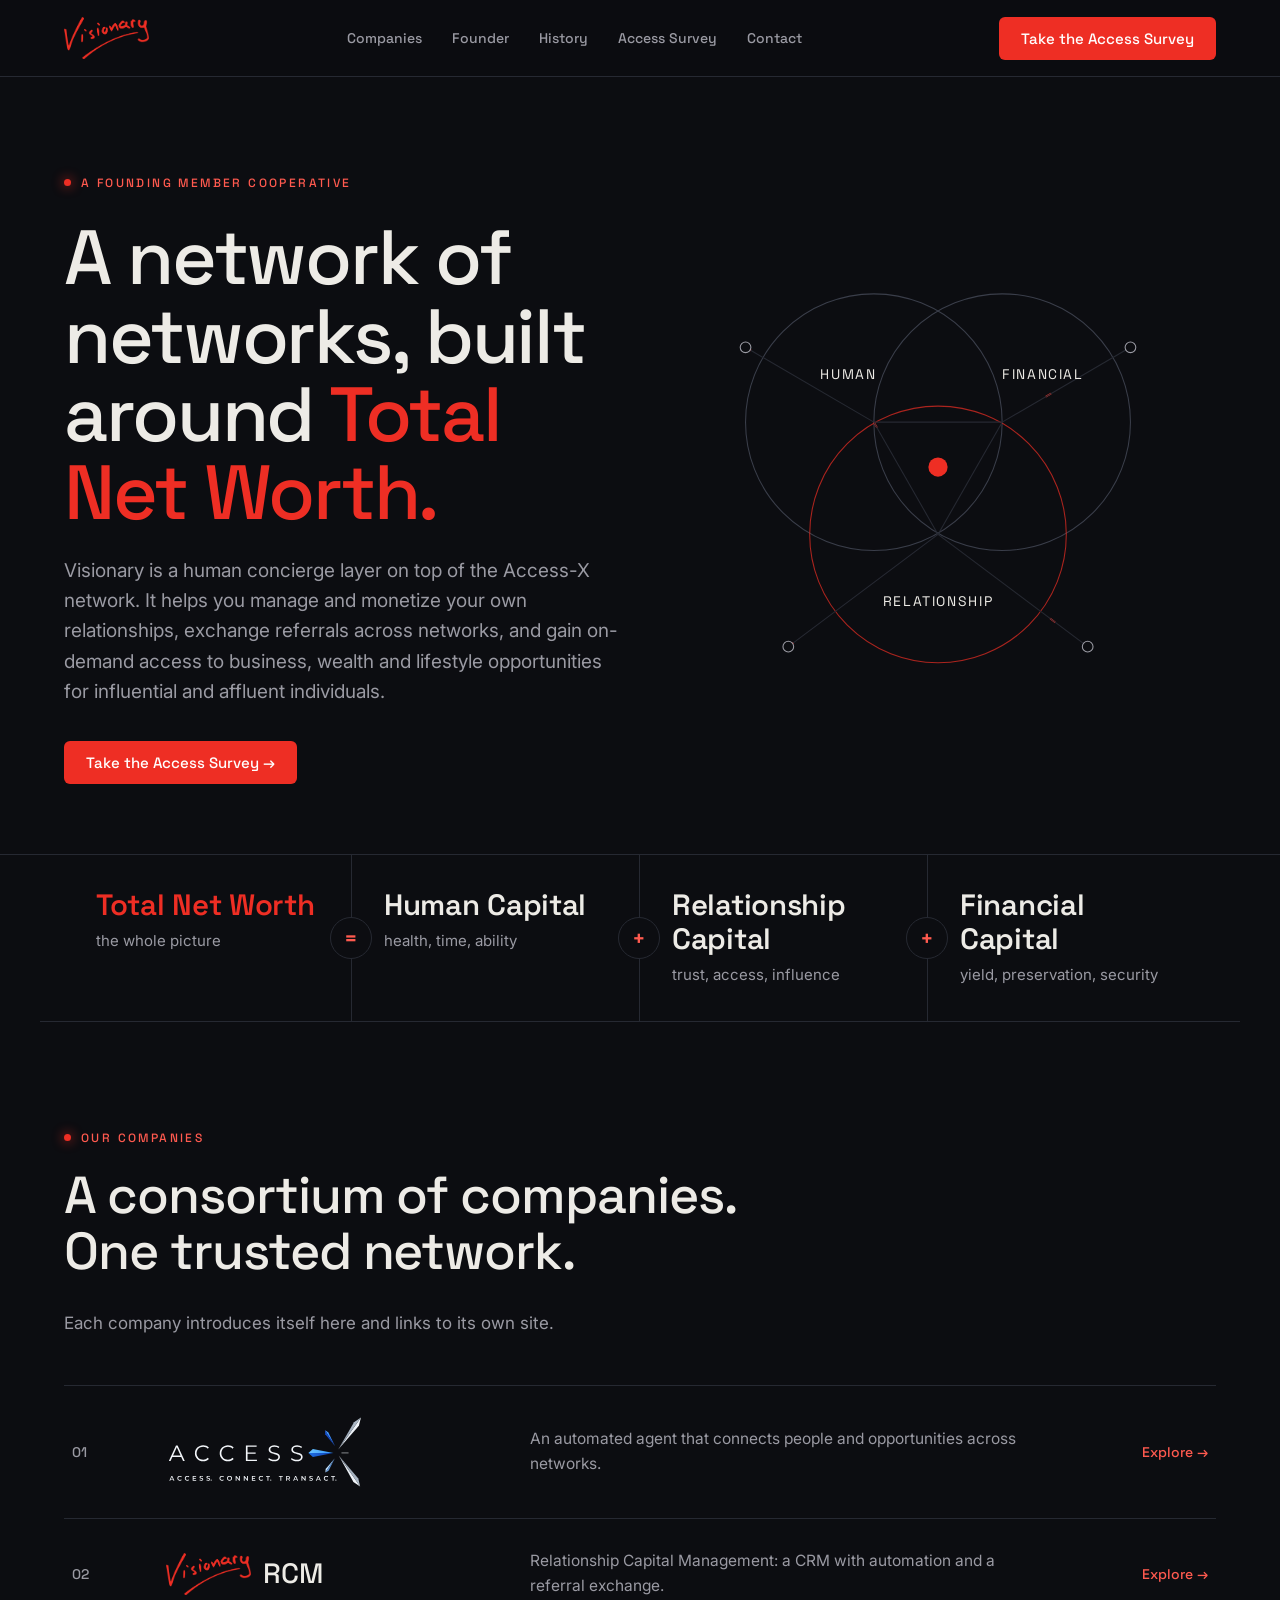
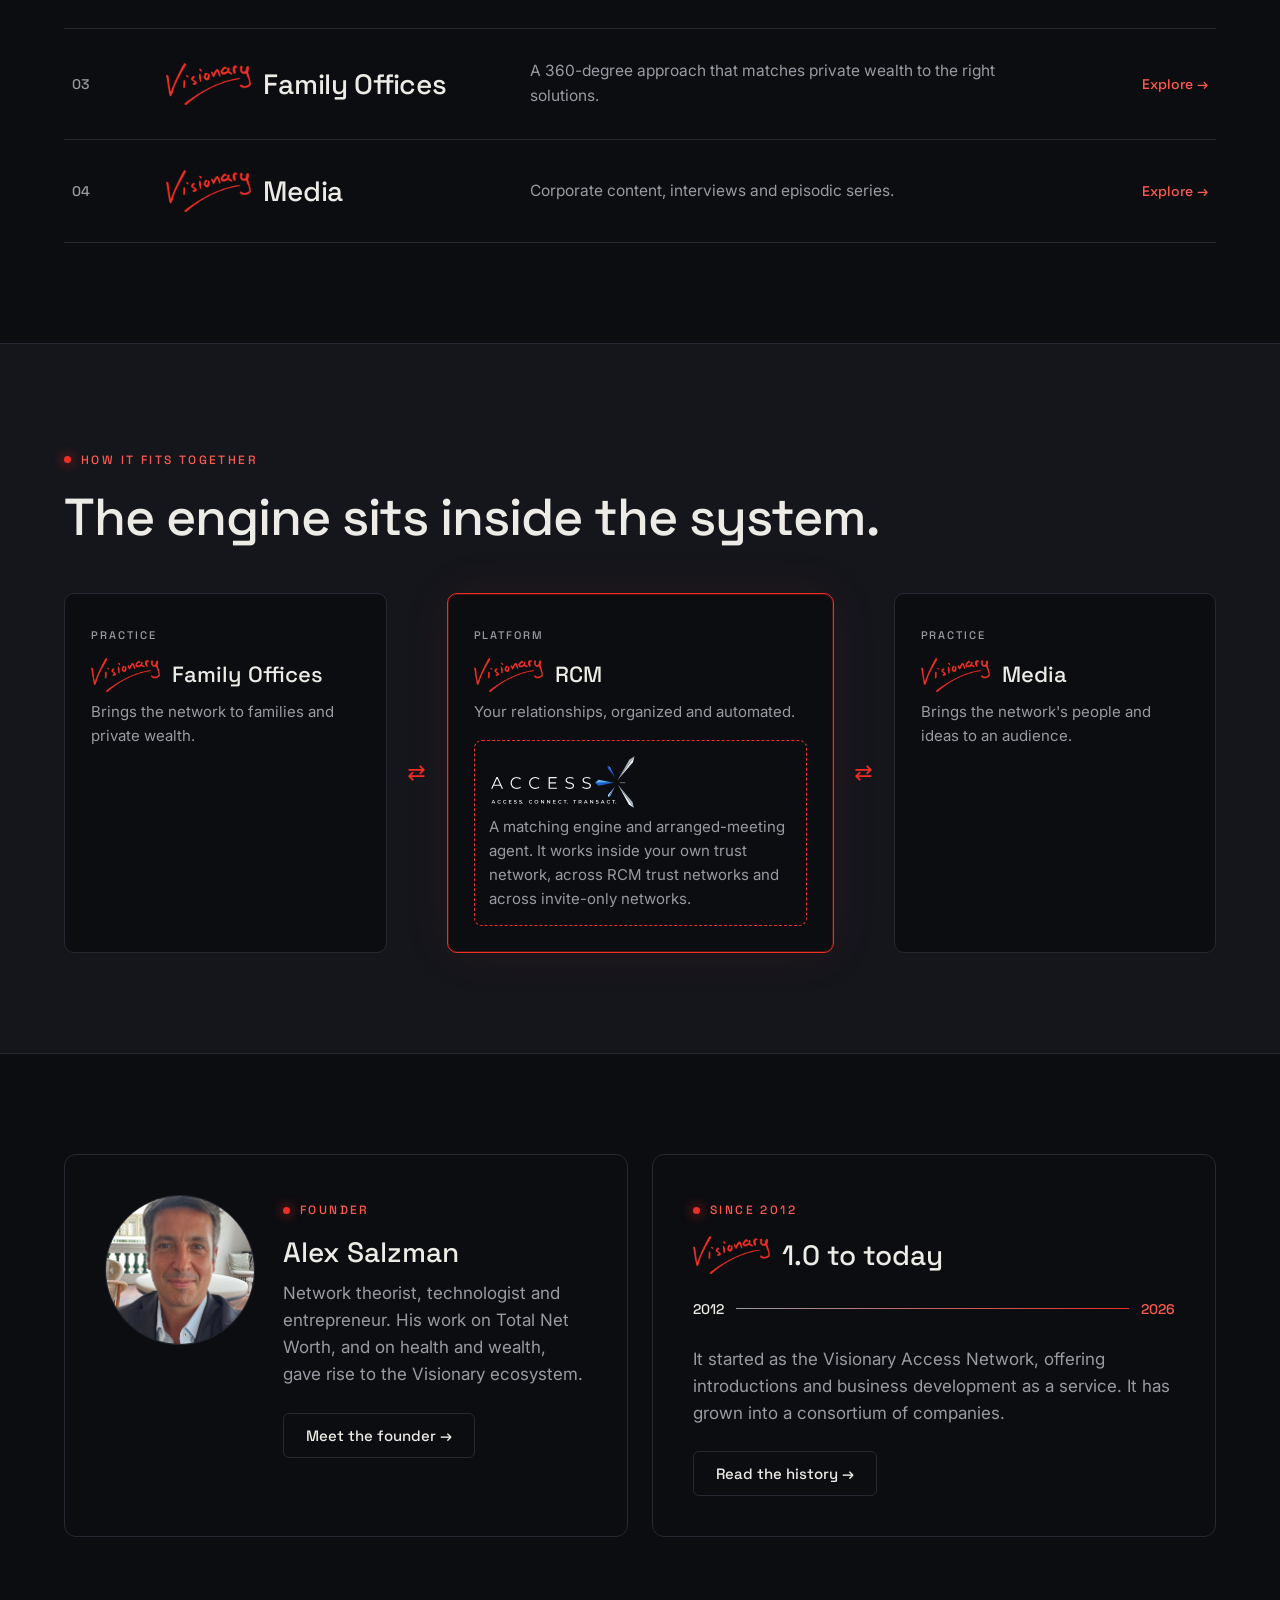
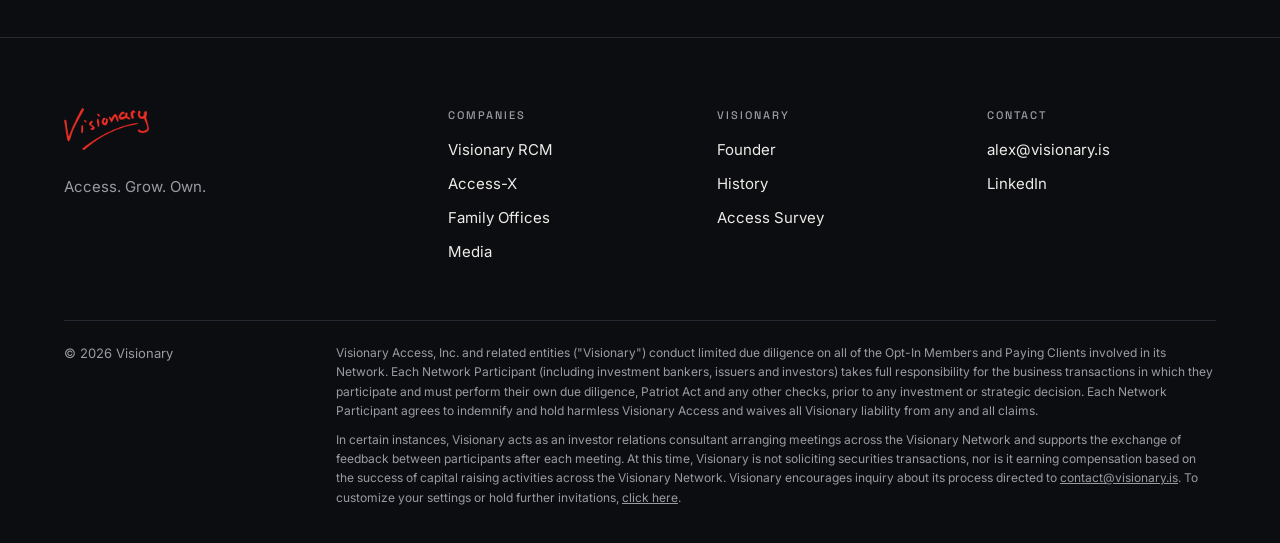
==== commit a5996e00: "Footer regulatory disclosure on all pages" ====
--- a/index.html
+++ b/index.html
@@ -122,7 +122,7 @@
       <div><h5>Visionary</h5><ul><li><a href="founder.html">Founder</a></li><li><a href="history.html">History</a></li><li><a href="survey.html">Access Survey</a></li></ul></div>
       <div><h5>Contact</h5><ul><li><a href="mailto:alex@visionary.is">alex@visionary.is</a></li><li><a href="https://www.linkedin.com/in/alex-salzman/">LinkedIn</a></li></ul></div>
     </div>
-    <div class="legal"><span>© 2026 Visionary</span><span class="compliance">Placeholder: regulatory disclosures</span></div>
+    <div class="legal"><span>© 2026 Visionary</span><div class="compliance"><p>Visionary Access, Inc. and related entities ("Visionary") conduct limited due diligence on all of the Opt-In Members and Paying Clients involved in its Network. Each Network Participant (including investment bankers, issuers and investors) takes full responsibility for the business transactions in which they participate and must perform their own due diligence, Patriot Act and any other checks, prior to any investment or strategic decision. Each Network Participant agrees to indemnify and hold harmless Visionary Access and waives all Visionary liability from any and all claims.</p><p>In certain instances, Visionary acts as an investor relations consultant arranging meetings across the Visionary Network and supports the exchange of feedback between participants after each meeting. At this time, Visionary is not soliciting securities transactions, nor is it earning compensation based on the success of capital raising activities across the Visionary Network. Visionary encourages inquiry about its process directed to <a href="mailto:contact@visionary.is">contact@visionary.is</a>. To customize your settings or hold further invitations, <a href="mailto:contact@visionary.is?subject=Invitation%20settings">click here</a>.</p></div></div>
   </div>
 </footer>
 </body>
--- a/assets/theme-black.css
+++ b/assets/theme-black.css
@@ -115,7 +115,10 @@
 .foot a { text-decoration: none; color: var(--text); }
 .foot a:hover { color: var(--red-soft); }
 .legal { margin-top: 56px; padding-top: 22px; border-top: 1px solid var(--line); display: flex; justify-content: space-between; gap: 20px; flex-wrap: wrap; color: var(--muted); font-size: 13px; }
-.compliance { border: 1px dashed var(--line); padding: 10px 14px; border-radius: 4px; }
+.compliance { flex-basis: 100%; max-width: 110ch; line-height: 1.6; font-size: 12px; }
+.compliance p { margin: 0 0 10px; }
+.compliance p:last-child { margin-bottom: 0; }
+.compliance a { color: inherit; text-decoration: underline; }
 @media (max-width: 820px) { .foot { grid-template-columns: 1fr 1fr; } }
 
 @media (prefers-reduced-motion: reduce) { .graph .pulse { animation: none; stroke-dasharray: none; opacity: .6; } }
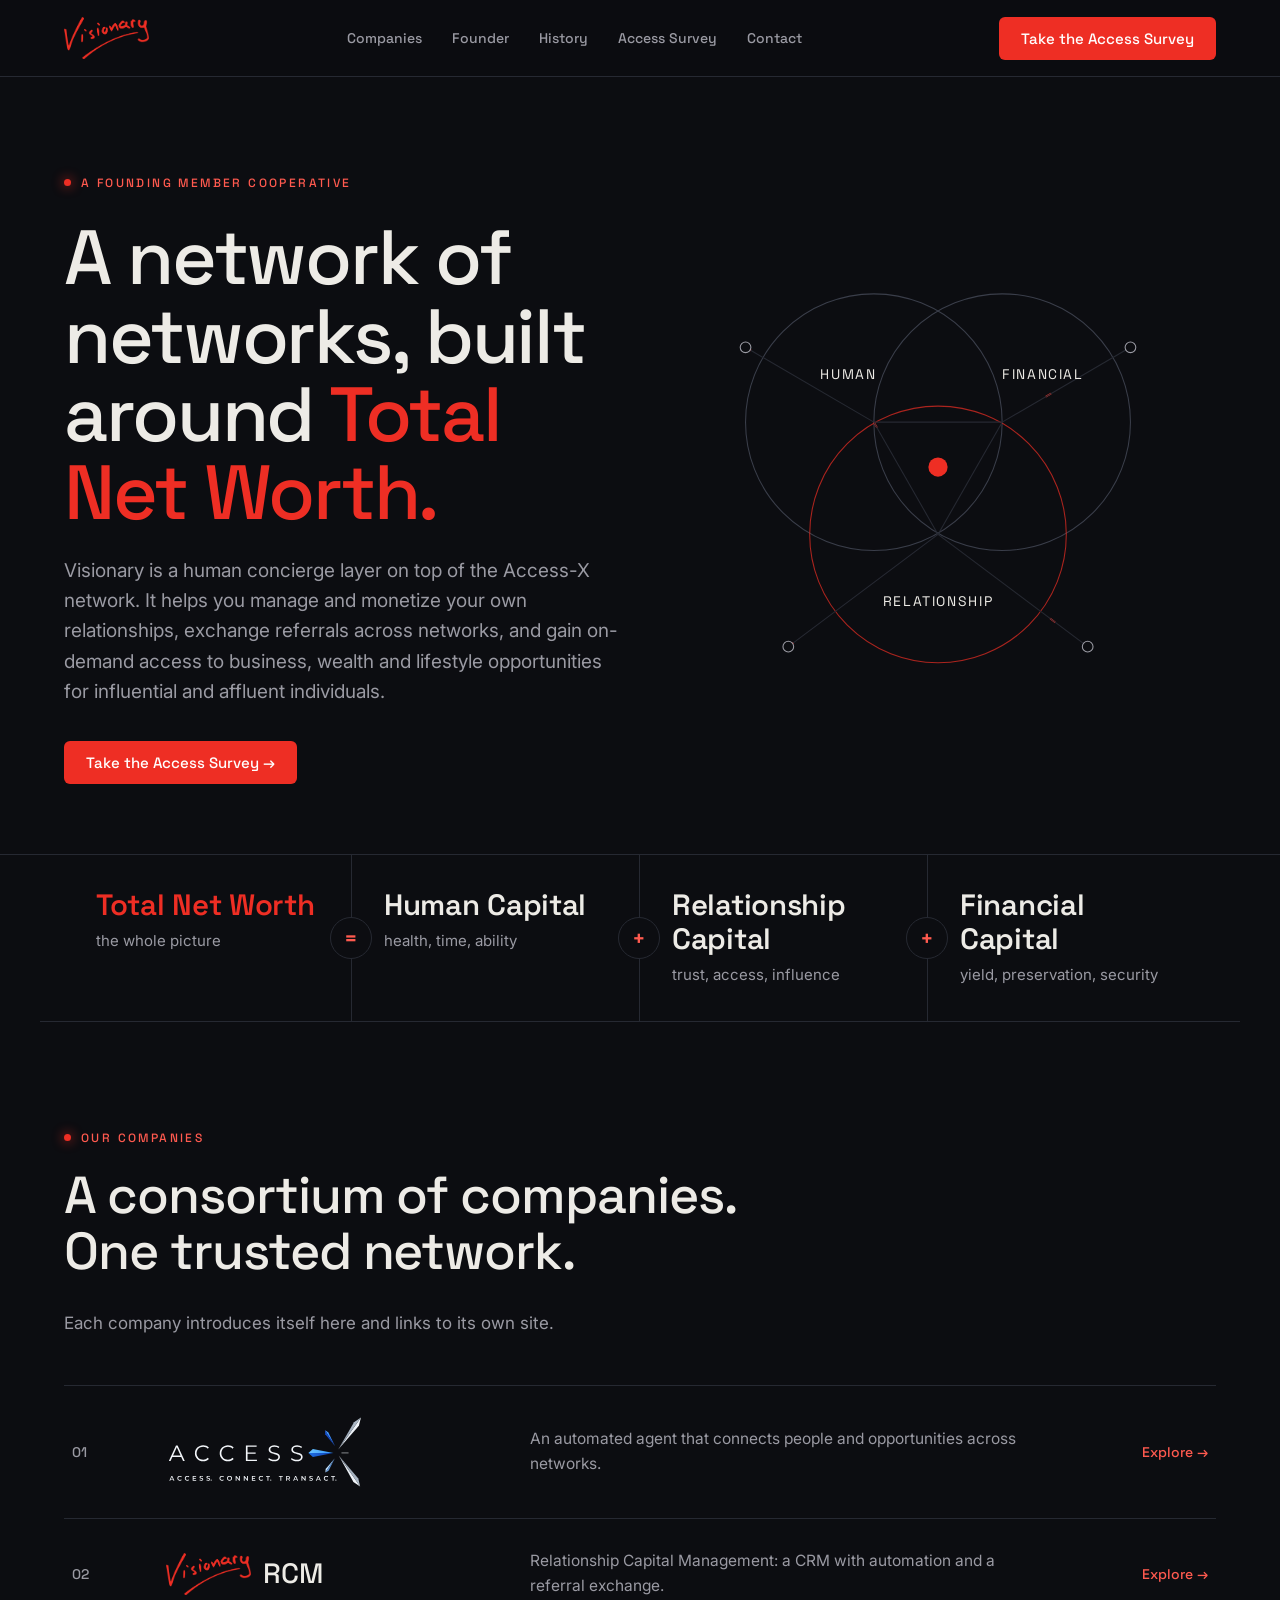
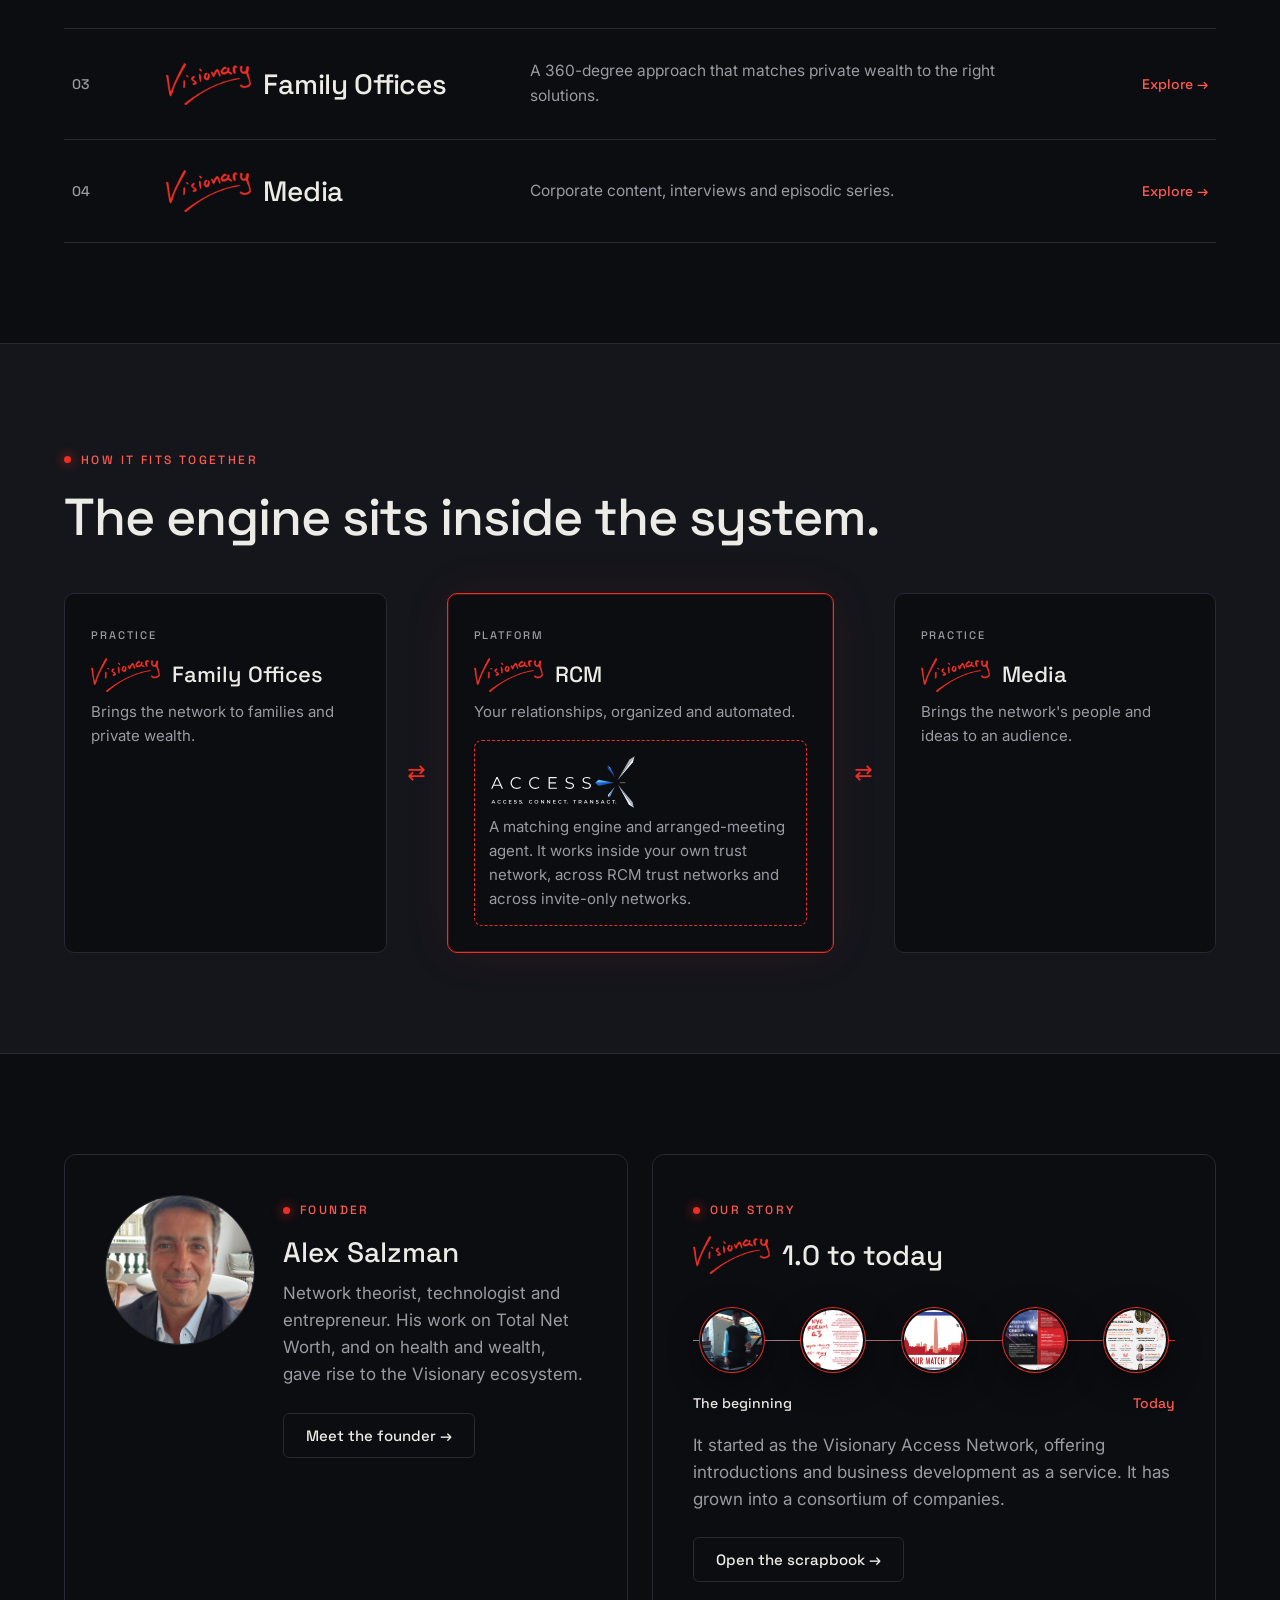
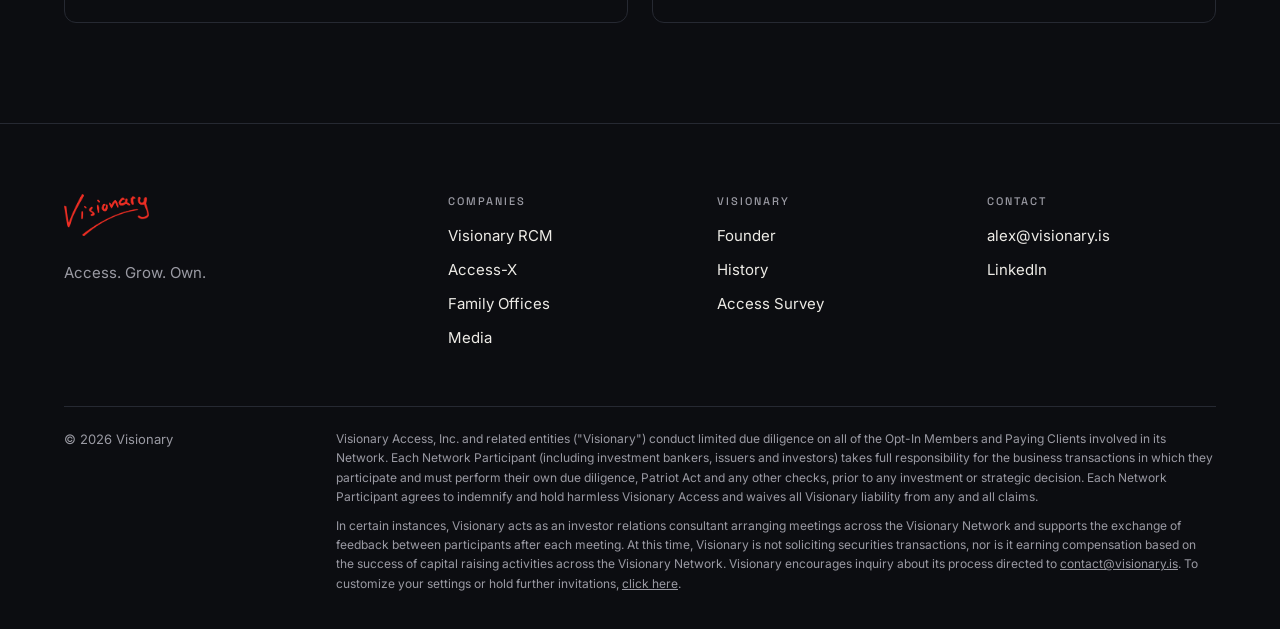
==== commit 59906dec: "History scrapbook page and home photo teaser" ====
--- a/index.html
+++ b/index.html
@@ -104,11 +104,18 @@
         </div>
       </div>
       <div class="panel">
-        <span class="tag">Since 2012</span>
+        <span class="tag">Our story</span>
         <h3 class="brand"><img class="logo-v" src="assets/visionary-logo.png" alt="Visionary" width="1768" height="870"><span>1.0 to today</span></h3>
-        <div class="timeline" aria-hidden="true"><span>2012</span><i></i><span class="now">2026</span></div>
+        <div class="teaser-line">
+          <a class="pop" href="history.html#stage-01" style="left:8%"><img src="assets/history/founder-rooftop.jpg" alt="The beginning: painting the first Visionary sign" style="object-position:50% 22%" loading="lazy"></a>
+          <a class="pop" href="history.html#stage-02" style="left:29%"><img src="assets/history/nyc-forum.jpg" alt="First gatherings: the Visionary NYC Forum" style="object-position:18% 18%" loading="lazy"></a>
+          <a class="pop" href="history.html#stage-03" style="left:50%"><img src="assets/history/washington-dc.jpg" alt="Arranged meetings: a welcoming reception in Washington, DC" style="object-position:48% 45%" loading="lazy"></a>
+          <a class="pop" href="history.html#stage-04" style="left:71%"><img src="assets/history/supernova.jpg" alt="Access Credits: the Access Credit Supernova" style="object-position:25% 38%" loading="lazy"></a>
+          <a class="pop" href="history.html#stage-05" style="left:92%"><img src="assets/history/princeton.jpg" alt="Access, Grow, Own: the Princeton Tigers welcoming reception" style="object-position:58% 30%" loading="lazy"></a>
+        </div>
+        <div class="teaser-ends" aria-hidden="true"><span>The beginning</span><span class="now">Today</span></div>
         <p>It started as the Visionary Access Network, offering introductions and business development as a service. It has grown into a consortium of companies.</p>
-        <a class="btn btn-ghost" href="history.html">Read the history →</a>
+        <a class="btn btn-ghost" href="history.html">Open the scrapbook →</a>
       </div>
     </div>
   </section>
--- a/assets/theme-black.css
+++ b/assets/theme-black.css
@@ -287,3 +287,51 @@
 dialog.zoom img { display: block; max-width: 96vw; max-height: 88vh; width: auto; height: auto; border-radius: 8px; background: #F5F6FA; }
 dialog.zoom .bar { display: flex; justify-content: space-between; align-items: center; gap: 16px; padding: 12px 2px 0; color: var(--text); font: 500 14px var(--head); }
 dialog.zoom button { background: none; border: 1px solid var(--line); color: var(--text); border-radius: 6px; padding: 8px 14px; font: 500 14px var(--head); cursor: pointer; }
+
+/* ---------- History scrapbook (history.html, home teaser) ---------- */
+.pop { --s: 120px; width: var(--s); height: var(--s); flex: none; position: relative; display: block; padding: 0; border-radius: 50%; overflow: hidden;
+  border: 3px solid var(--bg); box-shadow: 0 0 0 1px var(--red), 0 10px 30px rgba(0,0,0,.5); background: var(--bg-2); cursor: zoom-in; transition: transform .25s, box-shadow .25s; }
+.pop img { width: 100%; height: 100%; object-fit: cover; display: block; }
+.pop:hover, .pop:focus-visible { transform: scale(1.08); box-shadow: 0 0 0 2px var(--red), 0 0 34px rgba(238,46,36,.45); z-index: 3; }
+a.pop { cursor: pointer; }
+
+.teaser-line { position: relative; height: 96px; margin: 18px 0 6px; }
+.teaser-line::before { content: ""; position: absolute; left: 0; right: 0; top: 50%; height: 1px; background: linear-gradient(90deg, var(--muted), var(--red)); }
+.teaser-line .pop { --s: 64px; position: absolute; top: 50%; transform: translate(-50%, -50%); border-width: 2px; }
+.teaser-line .pop:hover, .teaser-line .pop:focus-visible { transform: translate(-50%, -50%) scale(1.12); }
+.teaser-ends { display: flex; justify-content: space-between; font: 500 14px var(--head); margin-bottom: 20px; }
+.teaser-ends .now { color: var(--red-soft); }
+
+.genesis { display: grid; grid-template-columns: 1.1fr 1fr; gap: 48px; align-items: center; margin-bottom: 80px; scroll-margin-top: 100px; }
+.genesis-collage { position: relative; width: 100%; max-width: 520px; aspect-ratio: 520 / 480; }
+.genesis-collage .print { position: absolute; padding: 10px 10px 34px; border: 0; background: #F5F2EA; box-shadow: 0 20px 50px rgba(0,0,0,.55); cursor: zoom-in; transition: transform .25s; }
+.genesis-collage .print img { display: block; width: 100%; height: 100%; object-fit: cover; }
+.genesis-collage .print span { position: absolute; left: 12px; bottom: 9px; font: 500 12px var(--head); color: #333; }
+.genesis-collage .print:hover, .genesis-collage .print:focus-visible { transform: scale(1.03) !important; z-index: 4; }
+.genesis h3 { font: 500 clamp(30px, 3.6vw, 44px)/1.1 var(--head); letter-spacing: -.02em; margin: 14px 0 16px; }
+.genesis p { color: var(--muted); }
+
+.spine { list-style: none; margin: 0; padding: 0; border-left: 1px solid var(--line); }
+.spine > li { position: relative; display: grid; grid-template-columns: minmax(0, 1fr) minmax(0, 1fr); gap: 40px; padding: 0 0 70px 36px; scroll-margin-top: 100px; }
+.spine > li:last-child { padding-bottom: 0; }
+.spine > li::before { content: ""; position: absolute; left: -6px; top: 6px; width: 11px; height: 11px; border-radius: 50%; background: var(--bg); border: 1px solid var(--muted); }
+.spine > li.now::before { background: var(--red); border-color: var(--red); box-shadow: 0 0 12px var(--red); }
+.spine small { font: 500 12px var(--head); letter-spacing: .18em; text-transform: uppercase; color: var(--red-soft); }
+.spine h4 { font: 500 24px/1.2 var(--head); margin: 8px 0 8px; }
+.spine p { color: var(--muted); margin: 0 0 10px; max-width: 62ch; }
+.spine .cities { font: 500 12px var(--head); letter-spacing: .14em; color: var(--text); }
+.spine .caps { list-style: none; margin: 14px 0 0; padding: 0; font-size: 14px; line-height: 1.7; color: var(--muted); }
+.spine .caps b { color: var(--text); font-weight: 500; }
+.spine .cluster { display: flex; flex-wrap: wrap; align-items: center; align-content: center; padding-left: 20px; }
+.spine .cluster .pop { margin-left: -20px; }
+.spine .cluster .pop:nth-child(1) { --s: 150px; }
+.spine .cluster .pop:nth-child(2) { --s: 118px; margin-top: 60px; }
+.spine .cluster .pop:nth-child(3) { --s: 100px; margin-top: -50px; }
+.spine .cluster .pop:nth-child(4) { --s: 92px; margin-top: 70px; }
+.spine .cluster .pop:nth-child(5) { --s: 84px; margin-top: -30px; }
+.spine .cluster .logo-now { width: 220px; height: auto; }
+@media (max-width: 860px) {
+  .genesis { grid-template-columns: 1fr; gap: 32px; }
+  .spine > li { grid-template-columns: 1fr; gap: 24px; }
+  .spine .cluster .pop:nth-child(1) { --s: 130px; }
+}
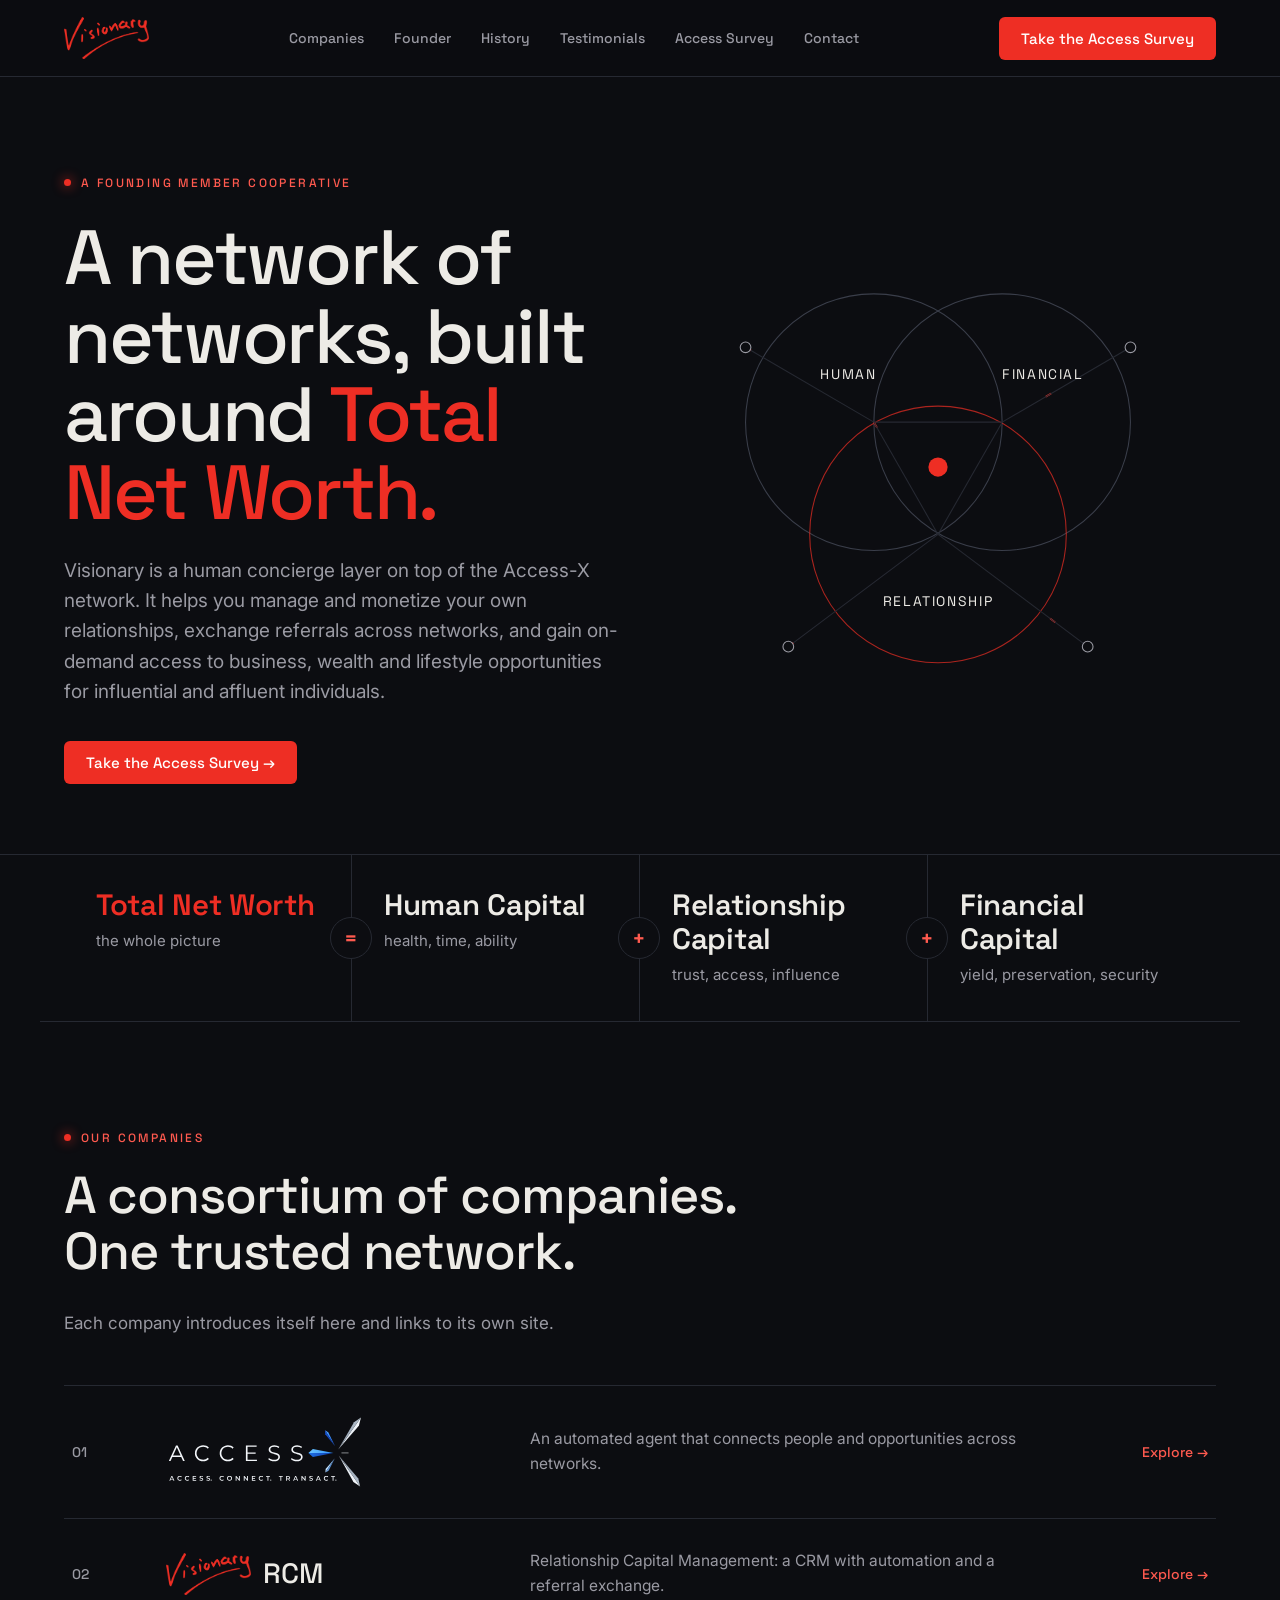
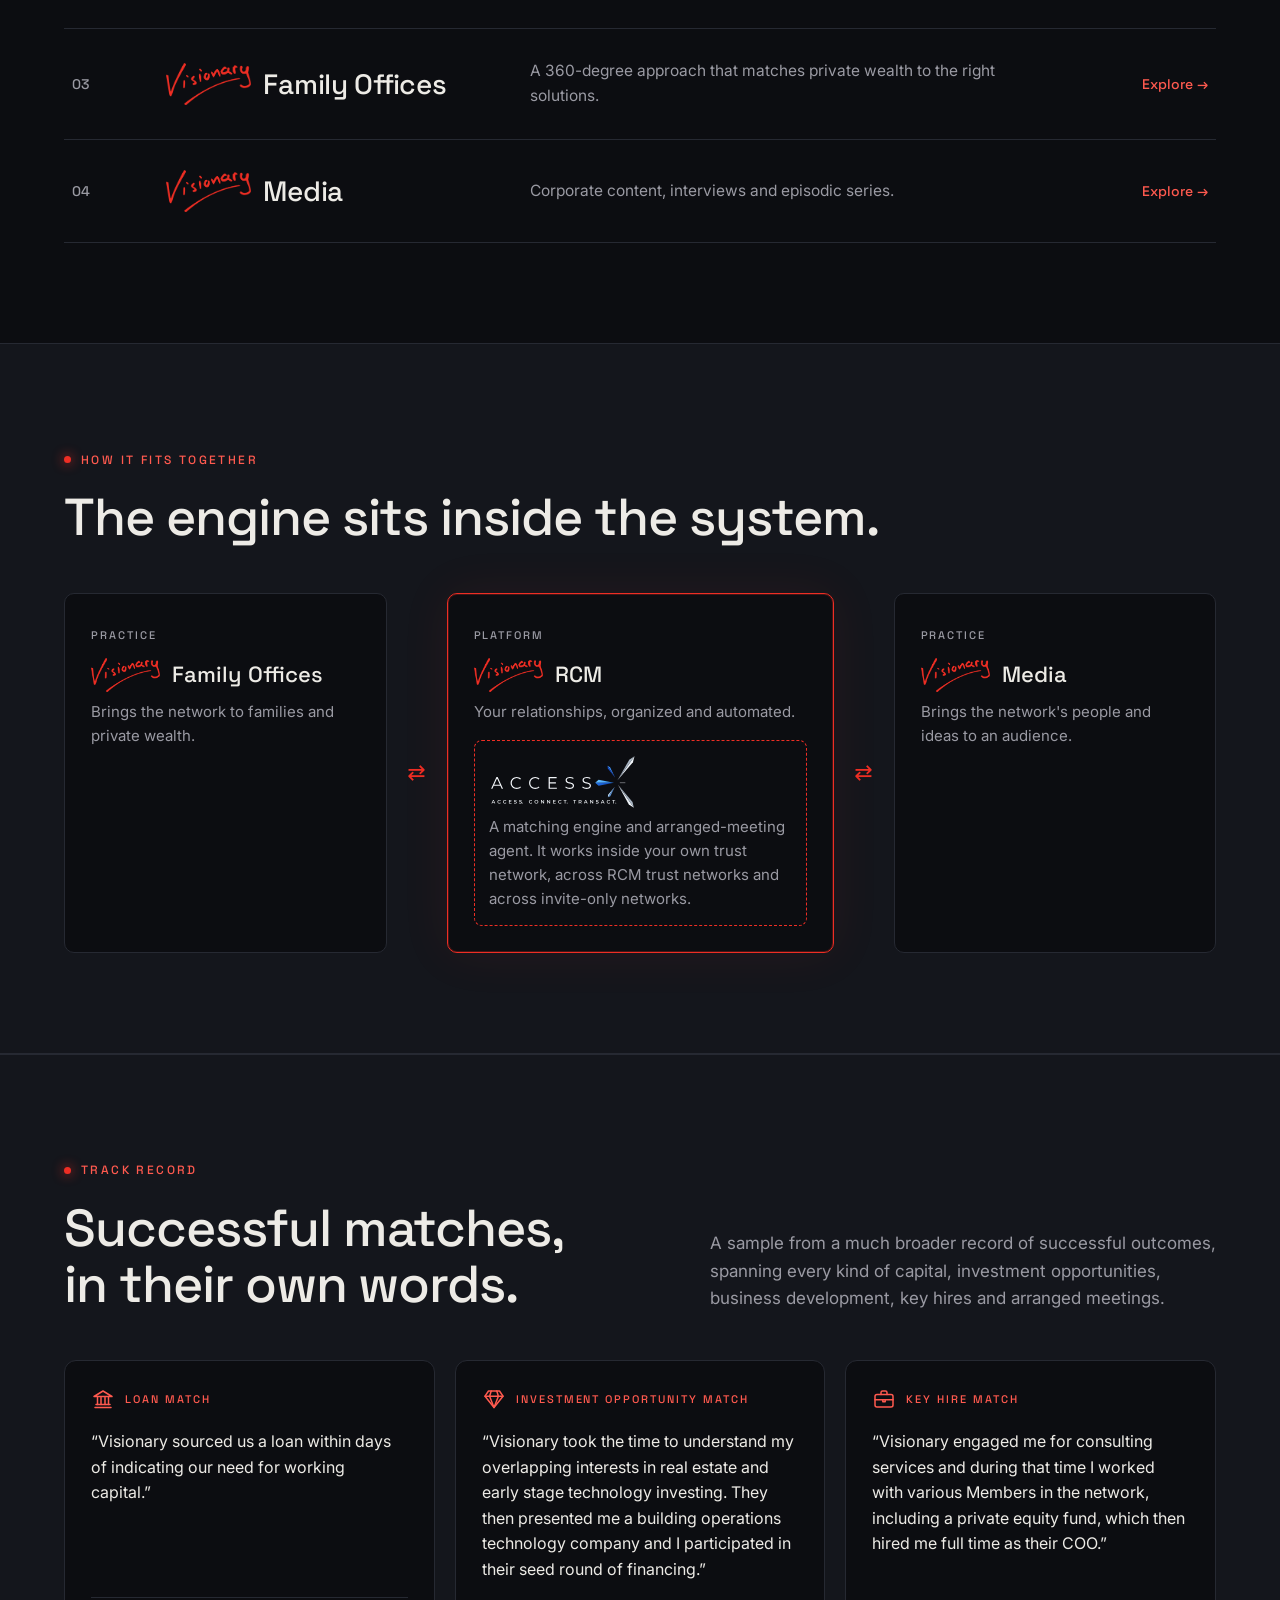
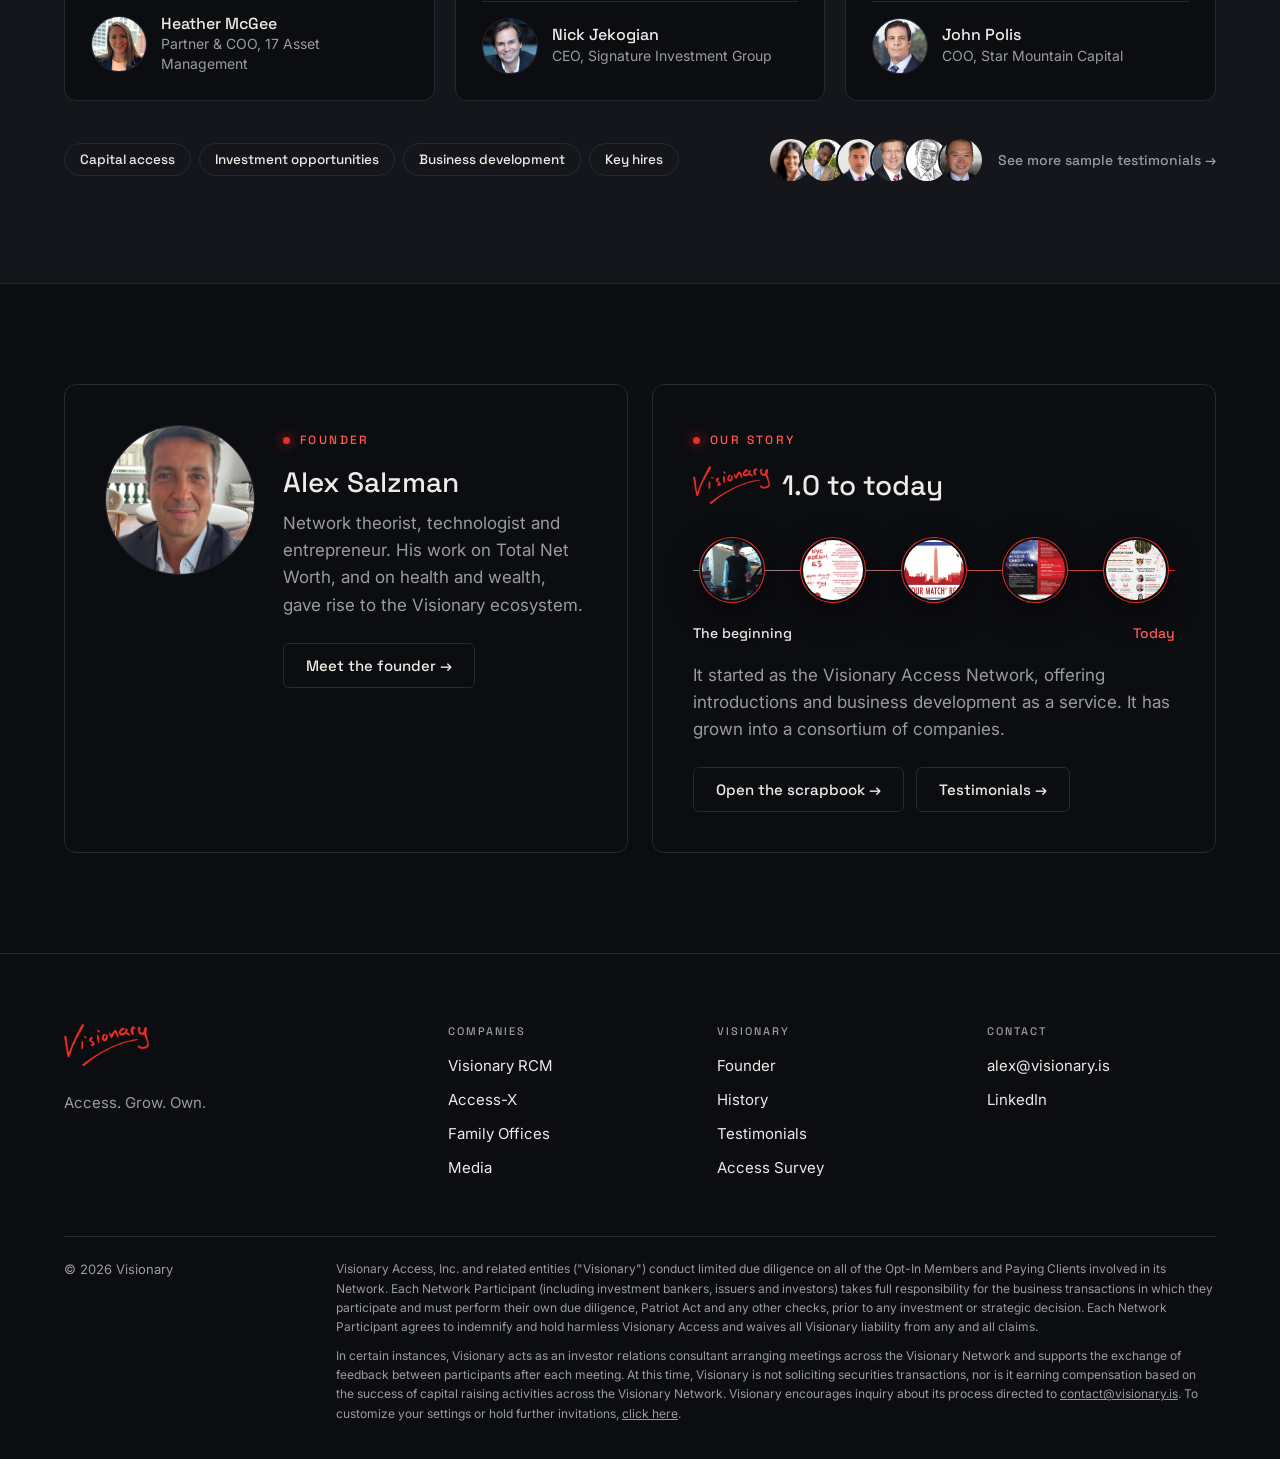
==== commit 27f52883: "Add Testimonials page and links" ====
--- a/index.html
+++ b/index.html
@@ -10,6 +10,17 @@
 <link rel="stylesheet" href="assets/theme-black.css">
 </head>
 <body>
+<svg class="ico-sprite" xmlns="http://www.w3.org/2000/svg" aria-hidden="true" style="position:absolute;width:0;height:0;overflow:hidden">
+  <symbol id="i-loan" viewBox="0 0 24 24"><path d="M3 9.5 12 4l9 5.5z"/><path d="M4 20.5h16M5 17.5h14"/><path d="M6.5 10.5v7M10 10.5v7M14 10.5v7M17.5 10.5v7"/></symbol>
+  <symbol id="i-early" viewBox="0 0 24 24"><path d="M12 2.5c3 2 4.6 5.6 4 10.3L14.3 16H9.7L8 12.8c-.6-4.7 1-8.3 4-10.3z"/><circle cx="12" cy="9" r="1.7"/><path d="M8.2 12.5 5.5 15l1.3 3.2 2.9-2M15.8 12.5l2.7 2.5-1.3 3.2-2.9-2M10.6 18.5 12 21.5l1.4-3"/></symbol>
+  <symbol id="i-lp" viewBox="0 0 24 24"><circle cx="12" cy="12" r="8.5"/><path d="M12 3.5V12h8.5M12 12l-6 6"/></symbol>
+  <symbol id="i-account" viewBox="0 0 24 24"><path d="M4 3.5v17h16.5"/><path d="M7.5 15.5l4-4.5 3 3 5-6"/><path d="M16 8h3.5v3.5"/></symbol>
+  <symbol id="i-donor" viewBox="0 0 24 24"><path d="M12 11.5S8 9.2 8 6.6a2.1 2.1 0 0 1 4-1.1 2.1 2.1 0 0 1 4 1.1c0 2.6-4 4.9-4 4.9z"/><path d="M2.5 14.5H6l2.8 1.8h4.4a1.6 1.6 0 0 1 0 3.2H9"/><path d="m14.6 18.7 4.8-2.5a1.6 1.6 0 0 1 1.8 2.6L15.5 21H7l-4.5-1.6"/></symbol>
+  <symbol id="i-opportunity" viewBox="0 0 24 24"><path d="M6.5 4h11L21 9.2 12 20.5 3 9.2z"/><path d="M3 9.2h18M9.2 4 7.6 9.2 12 20.5l4.4-11.3L14.8 4"/></symbol>
+  <symbol id="i-advisory" viewBox="0 0 24 24"><path d="M3.5 9.8v4.4h3.3l8.7 4.3V5.5L6.8 9.8z"/><path d="m6.8 14.2 1.6 5.3h2.7l-1.4-4.6"/><path d="M18.5 9a3.5 3.5 0 0 1 0 6M20.5 7a6.5 6.5 0 0 1 0 10"/></symbol>
+  <symbol id="i-access" viewBox="0 0 24 24"><circle cx="7.5" cy="12" r="4"/><circle cx="7.5" cy="12" r="1.2"/><path d="M11.5 12h10M18.5 12v3.2M21.5 12v2.4"/></symbol>
+  <symbol id="i-hire" viewBox="0 0 24 24"><rect x="3" y="7.5" width="18" height="12.5" rx="2"/><path d="M9 7.5V5.6c0-.9.7-1.6 1.6-1.6h2.8c.9 0 1.6.7 1.6 1.6v1.9M3 12.8h18M10.8 12.8v2h2.4v-2"/></symbol>
+</svg>
 <header>
   <div class="wrap nav">
     <a class="logo-chip" href="index.html" aria-label="Visionary home"><img src="assets/visionary-logo.png" alt="Visionary"></a>
@@ -17,6 +28,7 @@
       <li><a href="#companies">Companies</a></li>
       <li><a href="founder.html">Founder</a></li>
       <li><a href="history.html">History</a></li>
+      <li><a href="testimonials.html">Testimonials</a></li>
       <li><a href="survey.html">Access Survey</a></li>
       <li><a href="#contact">Contact</a></li>
     </ul>
@@ -92,6 +104,43 @@
     </div>
   </section>
 
+  <section class="proof" id="testimonials">
+    <div class="wrap">
+      <div class="head-row">
+        <div><span class="tag">Track record</span><h2>Successful matches,<br>in their own words.</h2></div>
+        <p>A sample from a much broader record of successful outcomes, spanning every kind of capital, investment opportunities, business development, key hires and arranged meetings.</p>
+      </div>
+      <div class="proof-grid">
+        <figure class="tm"><small><svg class="ico" aria-hidden="true"><use href="#i-loan"/></svg>Loan match</small>
+          <blockquote>“Visionary sourced us a loan within days of indicating our need for working capital.”</blockquote>
+          <figcaption><img src="assets/testimonials/heather-mcgee.jpg" alt="" width="56" height="56" loading="lazy"><div><b>Heather McGee</b><span>Partner &amp; COO, 17 Asset Management</span></div></figcaption></figure>
+        <figure class="tm"><small><svg class="ico" aria-hidden="true"><use href="#i-opportunity"/></svg>Investment opportunity match</small>
+          <blockquote>“Visionary took the time to understand my overlapping interests in real estate and early stage technology investing. They then presented me a building operations technology company and I participated in their seed round of financing.”</blockquote>
+          <figcaption><img src="assets/testimonials/nick-jekogian.jpg" alt="" width="56" height="56" loading="lazy"><div><b>Nick Jekogian</b><span>CEO, Signature Investment Group</span></div></figcaption></figure>
+        <figure class="tm"><small><svg class="ico" aria-hidden="true"><use href="#i-hire"/></svg>Key hire match</small>
+          <blockquote>“Visionary engaged me for consulting services and during that time I worked with various Members in the network, including a private equity fund, which then hired me full time as their COO.”</blockquote>
+          <figcaption><img src="assets/testimonials/john-polis.jpg" alt="" width="56" height="56" loading="lazy"><div><b>John Polis</b><span>COO, Star Mountain Capital</span></div></figcaption></figure>
+      </div>
+      <div class="proof-foot">
+        <ul class="chips" aria-label="Testimonials by type of match">
+          <li><a href="testimonials.html#capital-access">Capital access</a></li>
+          <li><a href="testimonials.html#investment-opportunities">Investment opportunities</a></li>
+          <li><a href="testimonials.html#business-development">Business development</a></li>
+          <li><a href="testimonials.html#key-hires">Key hires</a></li>
+        </ul>
+        <a class="faces" href="testimonials.html" aria-label="Read all testimonials">
+          <img src="assets/testimonials/noelle-millholt.jpg" alt="" width="46" height="46" loading="lazy">
+          <img src="assets/testimonials/glenn-toby.jpg" alt="" width="46" height="46" loading="lazy" style="object-position:50% 16%">
+          <img src="assets/testimonials/mark-cachia.jpg" alt="" width="46" height="46" loading="lazy">
+          <img src="assets/testimonials/david-weild.jpg" alt="" width="46" height="46" loading="lazy">
+          <img src="assets/testimonials/ridaa-murad.jpg" alt="" width="46" height="46" loading="lazy">
+          <img src="assets/testimonials/erwin-wong.jpg" alt="" width="46" height="46" loading="lazy">
+          <span>See more sample testimonials →</span>
+        </a>
+      </div>
+    </div>
+  </section>
+
   <section>
     <div class="wrap split">
       <div class="panel founder">
@@ -115,7 +164,7 @@
         </div>
         <div class="teaser-ends" aria-hidden="true"><span>The beginning</span><span class="now">Today</span></div>
         <p>It started as the Visionary Access Network, offering introductions and business development as a service. It has grown into a consortium of companies.</p>
-        <a class="btn btn-ghost" href="history.html">Open the scrapbook →</a>
+        <div class="ctas"><a class="btn btn-ghost" href="history.html">Open the scrapbook →</a><a class="btn btn-ghost" href="testimonials.html">Testimonials →</a></div>
       </div>
     </div>
   </section>
@@ -126,7 +175,7 @@
     <div class="foot">
       <div><a class="logo-chip" href="index.html"><img src="assets/visionary-logo.png" alt="Visionary"></a><p style="color:var(--muted);margin-top:18px;max-width:30ch">Access. Grow. Own.</p></div>
       <div><h5>Companies</h5><ul><li><a href="rcm.html">Visionary RCM</a></li><li><a href="access-x.html">Access-X</a></li><li><a href="wealth.html">Family Offices</a></li><li><a href="media.html">Media</a></li></ul></div>
-      <div><h5>Visionary</h5><ul><li><a href="founder.html">Founder</a></li><li><a href="history.html">History</a></li><li><a href="survey.html">Access Survey</a></li></ul></div>
+      <div><h5>Visionary</h5><ul><li><a href="founder.html">Founder</a></li><li><a href="history.html">History</a></li><li><a href="testimonials.html">Testimonials</a></li><li><a href="survey.html">Access Survey</a></li></ul></div>
       <div><h5>Contact</h5><ul><li><a href="mailto:alex@visionary.is">alex@visionary.is</a></li><li><a href="https://www.linkedin.com/in/alex-salzman/">LinkedIn</a></li></ul></div>
     </div>
     <div class="legal"><span>© 2026 Visionary</span><div class="compliance"><p>Visionary Access, Inc. and related entities ("Visionary") conduct limited due diligence on all of the Opt-In Members and Paying Clients involved in its Network. Each Network Participant (including investment bankers, issuers and investors) takes full responsibility for the business transactions in which they participate and must perform their own due diligence, Patriot Act and any other checks, prior to any investment or strategic decision. Each Network Participant agrees to indemnify and hold harmless Visionary Access and waives all Visionary liability from any and all claims.</p><p>In certain instances, Visionary acts as an investor relations consultant arranging meetings across the Visionary Network and supports the exchange of feedback between participants after each meeting. At this time, Visionary is not soliciting securities transactions, nor is it earning compensation based on the success of capital raising activities across the Visionary Network. Visionary encourages inquiry about its process directed to <a href="mailto:contact@visionary.is">contact@visionary.is</a>. To customize your settings or hold further invitations, <a href="mailto:contact@visionary.is?subject=Invitation%20settings">click here</a>.</p></div></div>
--- a/assets/theme-black.css
+++ b/assets/theme-black.css
@@ -335,3 +335,47 @@
   .spine > li { grid-template-columns: 1fr; gap: 24px; }
   .spine .cluster .pop:nth-child(1) { --s: 130px; }
 }
+
+/* Testimonials: home "Track record" band, testimonials.html, history links */
+.tm { break-inside: avoid; margin: 0 0 20px; border: 1px solid var(--line); border-radius: 12px; padding: 26px; background: var(--bg); display: flex; flex-direction: column; gap: 18px; }
+.tm > small { font: 500 11px var(--head); letter-spacing: .18em; text-transform: uppercase; color: var(--red-soft); }
+.tm blockquote { margin: 0; font-size: 16px; line-height: 1.6; color: var(--text); }
+.tm figcaption { display: grid; grid-template-columns: 56px 1fr; gap: 14px; align-items: center; padding-top: 16px; border-top: 1px solid var(--line); }
+.tm figcaption img { width: 56px; height: 56px; border-radius: 50%; object-fit: cover; border: 1px solid var(--line); display: block; }
+.tm figcaption b { display: block; font: 500 16px/1.3 var(--head); }
+.tm figcaption span { display: block; color: var(--muted); font-size: 14px; line-height: 1.4; }
+.tm figcaption i { display: block; font-style: normal; color: var(--muted); font-size: 12.5px; letter-spacing: .02em; margin-top: 2px; }
+.tm .seen { font: 500 13px var(--head); color: var(--red-soft); text-decoration: none; }
+.tm .seen:hover { text-decoration: underline; }
+.tm-grid { columns: 3 300px; column-gap: 20px; }
+
+.proof { background: var(--bg-2); border-top: 1px solid var(--line); border-bottom: 1px solid var(--line); }
+.proof-grid { display: grid; grid-template-columns: repeat(3, 1fr); gap: 20px; align-items: start; }
+.proof-grid .tm { margin: 0; height: 100%; }
+.proof-grid .tm blockquote { flex: 1; }
+.proof-foot { display: flex; flex-wrap: wrap; align-items: center; justify-content: space-between; gap: 24px; margin-top: 36px; }
+.faces { display: flex; align-items: center; padding-left: 12px; text-decoration: none; }
+.faces img { width: 46px; height: 46px; border-radius: 50%; object-fit: cover; border: 2px solid var(--bg-2); margin-left: -12px; transition: transform .2s; }
+.faces:hover img { transform: translateY(-2px); }
+.faces span { margin-left: 14px; color: var(--muted); font: 500 14px var(--head); }
+.chips { display: flex; flex-wrap: wrap; gap: 8px; list-style: none; margin: 0; padding: 0; }
+.chips a, .chips button { display: inline-block; padding: 9px 15px; border: 1px solid var(--line); border-radius: 999px; font: 500 13.5px/1 var(--head); color: var(--text); text-decoration: none; background: none; cursor: pointer; transition: .2s; }
+.chips a:hover, .chips button:hover { border-color: var(--muted); }
+.chips button[aria-pressed="true"] { background: var(--red); border-color: var(--red); color: #fff; }
+@media (max-width: 900px) { .proof-grid { grid-template-columns: 1fr; } }
+
+.tm-filter { position: sticky; top: 76px; z-index: 5; background: rgba(12,13,17,.92); backdrop-filter: blur(10px); border-bottom: 1px solid var(--line); padding: 16px 0; }
+.tm-group { padding: 70px 0 0; scroll-margin-top: 80px; }
+.tm-group:last-of-type { padding-bottom: 30px; }
+.tm-group .head-row { margin-bottom: 30px; }
+.tm-group h2 { font-size: clamp(28px, 3.4vw, 40px); }
+.tm-group .head-row a { font: 500 14px var(--head); color: var(--red-soft); text-decoration: none; white-space: nowrap; }
+.tm-group .head-row a:hover { text-decoration: underline; }
+.spine .tm-link { margin-top: 16px; }
+.spine .tm-link a, .tm-link a { font: 500 14px var(--head); color: var(--red-soft); text-decoration: none; }
+.spine .tm-link a:hover, .tm-link a:hover { text-decoration: underline; }
+.split.three { grid-template-columns: repeat(3, 1fr); }
+@media (max-width: 1000px) { .split.three { grid-template-columns: 1fr; } }
+#stories { scroll-margin-top: 150px; }
+.tm > small { display: flex; align-items: center; gap: 10px; }
+.tm .ico { width: 24px; height: 24px; flex: none; fill: none; stroke: var(--red-soft); stroke-width: 1.5; stroke-linecap: round; stroke-linejoin: round; }
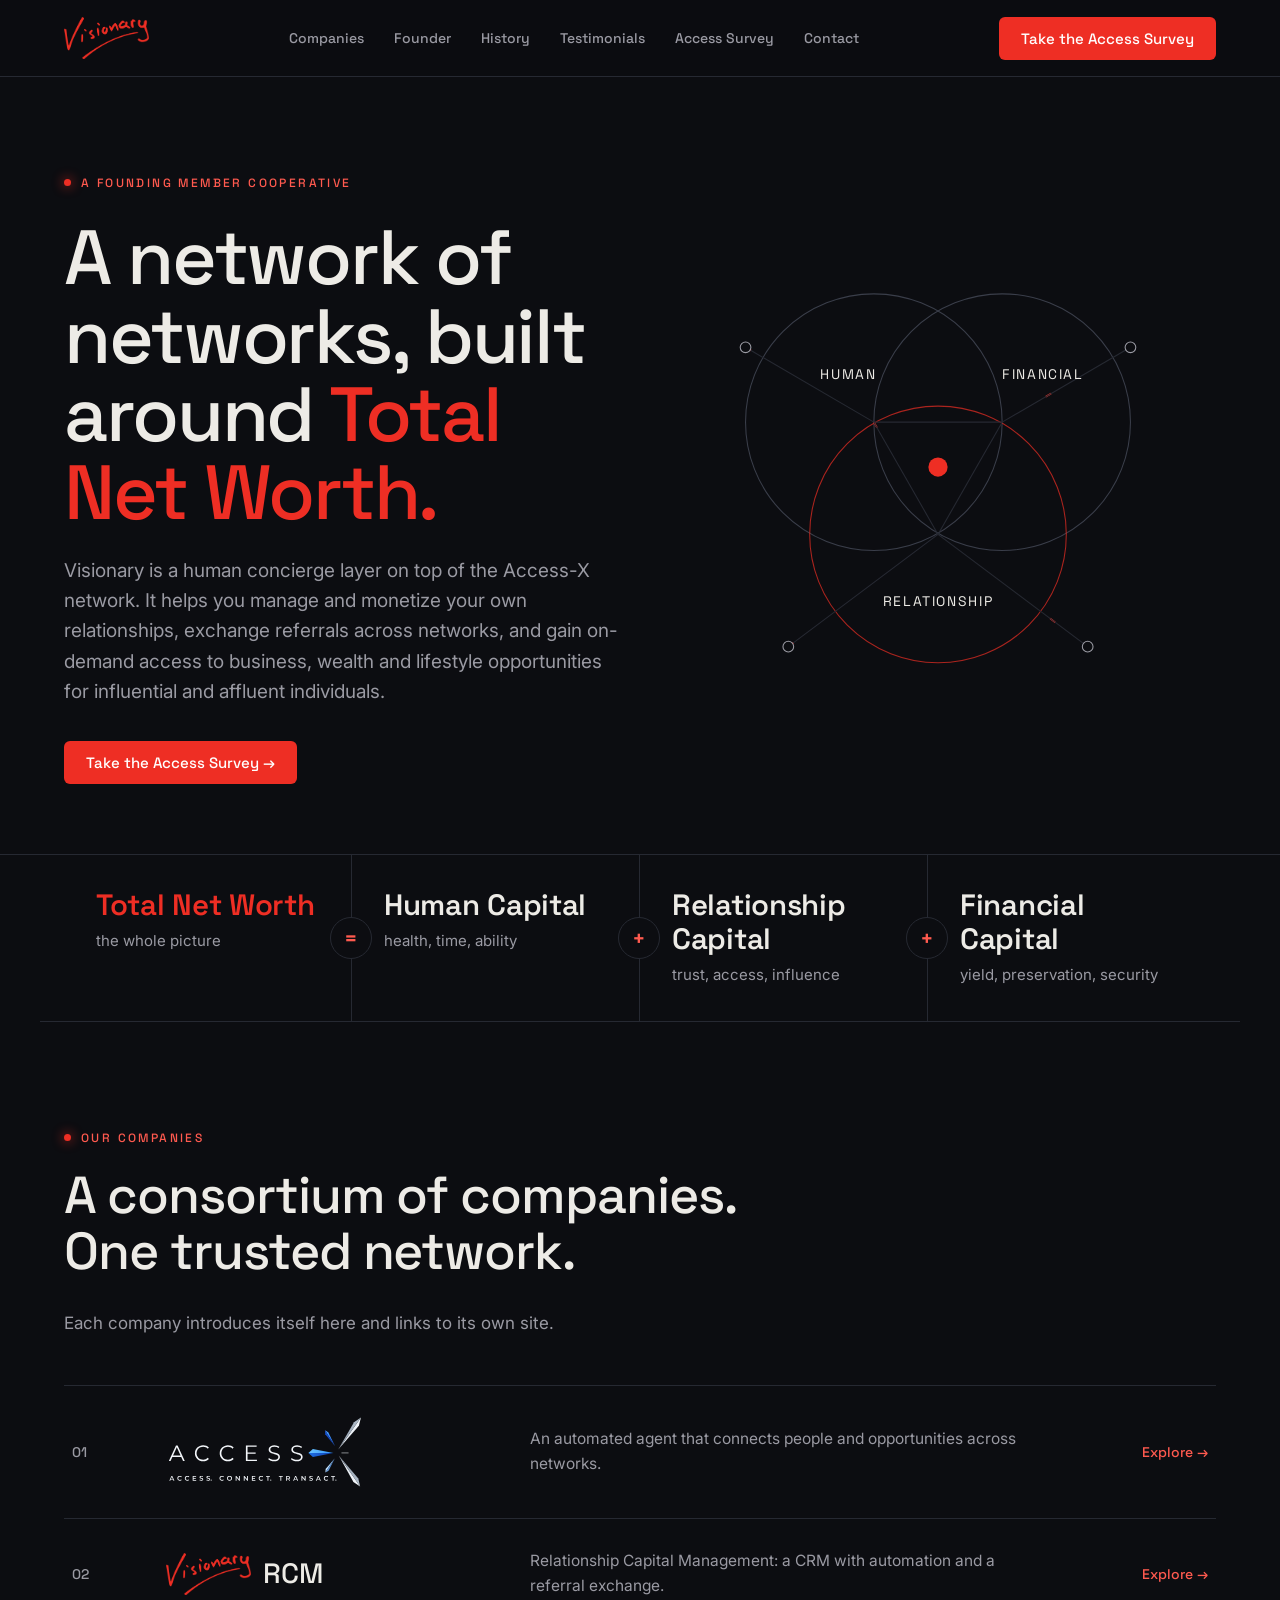
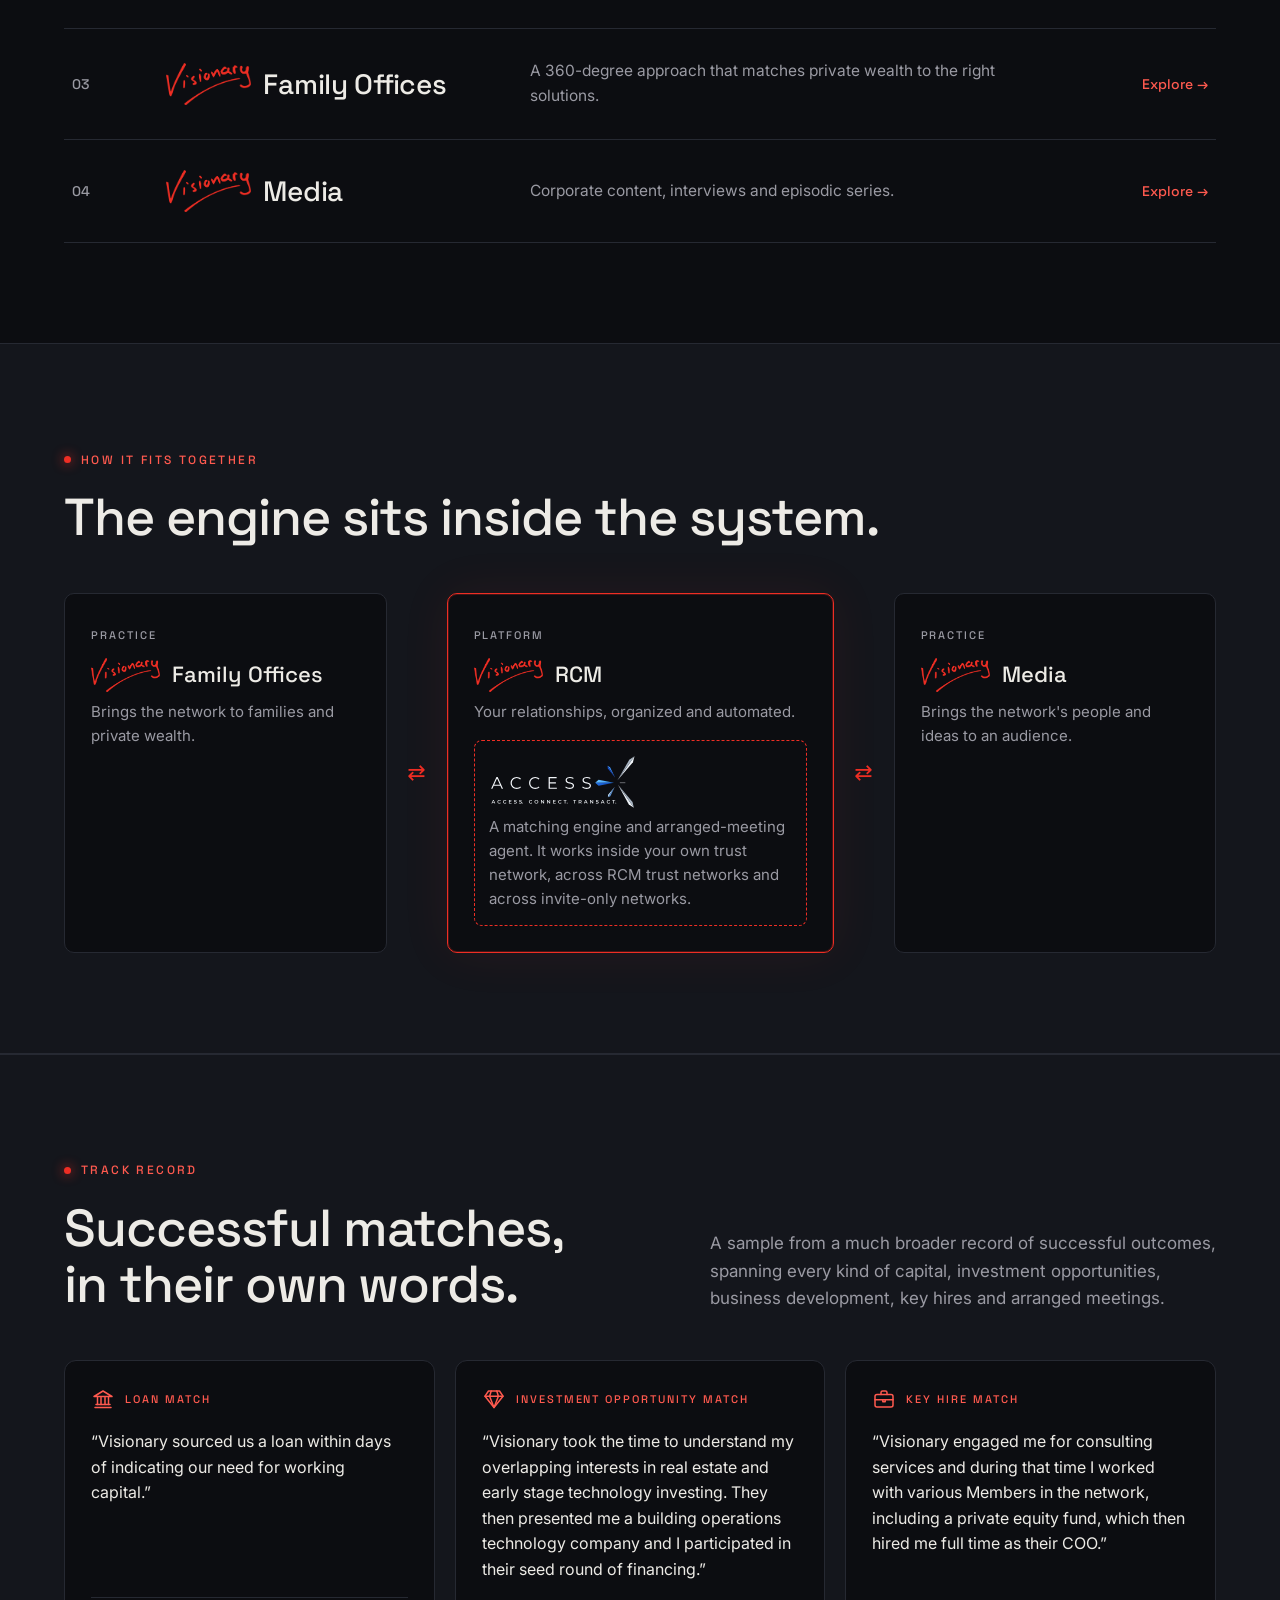
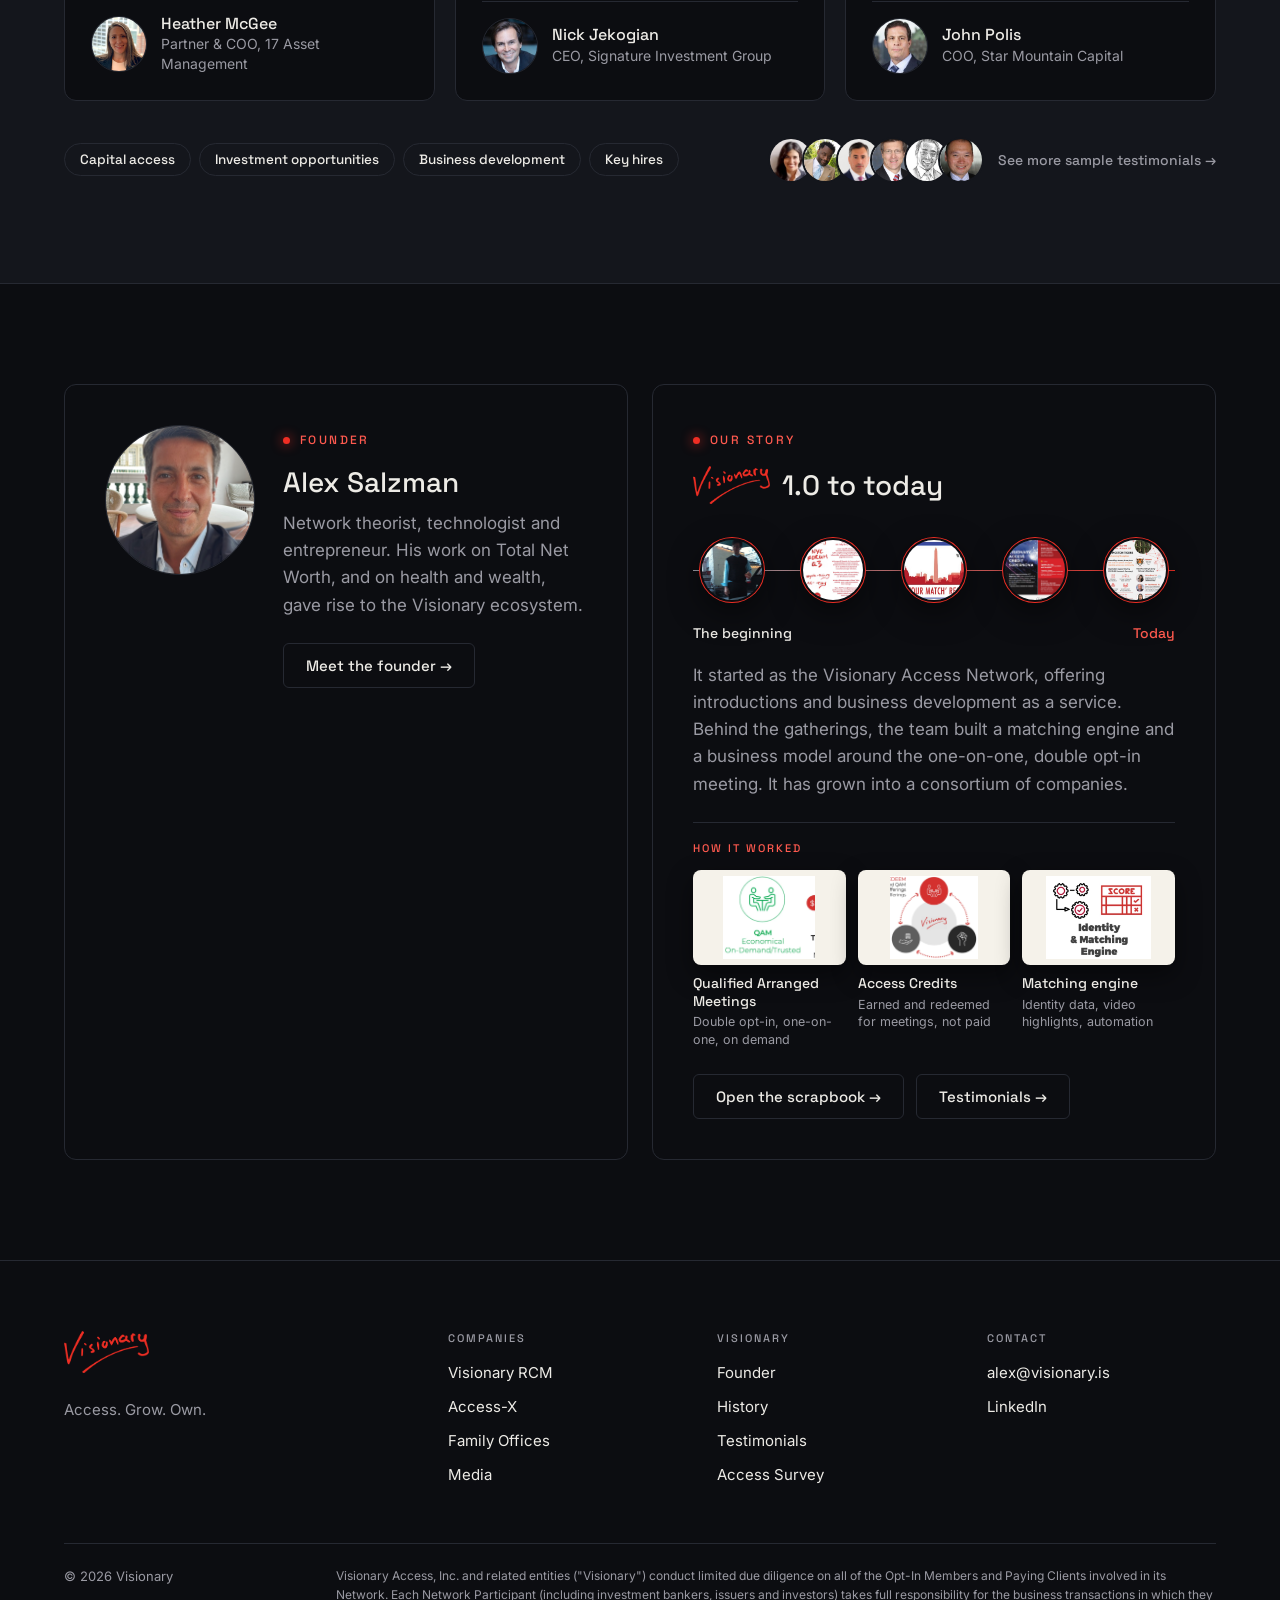
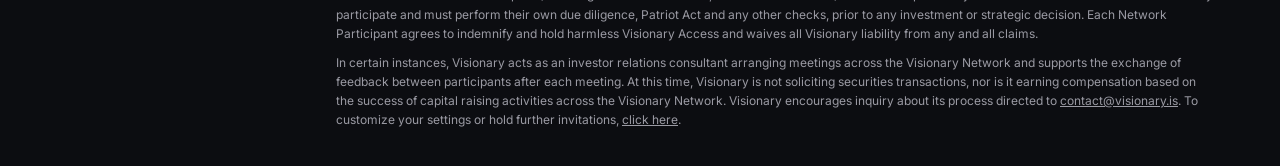
==== commit 9d11eafe: "History: Behind the meetings; home: How it worked" ====
--- a/index.html
+++ b/index.html
@@ -163,7 +163,13 @@
           <a class="pop" href="history.html#stage-05" style="left:92%"><img src="assets/history/princeton.jpg" alt="Access, Grow, Own: the Princeton Tigers welcoming reception" style="object-position:58% 30%" loading="lazy"></a>
         </div>
         <div class="teaser-ends" aria-hidden="true"><span>The beginning</span><span class="now">Today</span></div>
-        <p>It started as the Visionary Access Network, offering introductions and business development as a service. It has grown into a consortium of companies.</p>
+        <p>It started as the Visionary Access Network, offering introductions and business development as a service. Behind the gatherings, the team built a matching engine and a business model around the one-on-one, double opt-in meeting. It has grown into a consortium of companies.</p>
+        <ul class="concepts">
+          <li class="lbl">How it worked</li>
+          <li><a href="history.html#engine-qam"><span class="thumb"><img src="assets/history/thumb-qam.png" alt="" loading="lazy"></span><b>Qualified Arranged Meetings</b><span>Double opt-in, one-on-one, on demand</span></a></li>
+          <li><a href="history.html#engine-credits"><span class="thumb"><img src="assets/history/thumb-credits.png" alt="" loading="lazy"></span><b>Access Credits</b><span>Earned and redeemed for meetings, not paid</span></a></li>
+          <li><a href="history.html#engine-model"><span class="thumb"><img src="assets/history/thumb-engine.png" alt="" loading="lazy"></span><b>Matching engine</b><span>Identity data, video highlights, automation</span></a></li>
+        </ul>
         <div class="ctas"><a class="btn btn-ghost" href="history.html">Open the scrapbook →</a><a class="btn btn-ghost" href="testimonials.html">Testimonials →</a></div>
       </div>
     </div>
--- a/assets/theme-black.css
+++ b/assets/theme-black.css
@@ -379,3 +379,61 @@
 #stories { scroll-margin-top: 150px; }
 .tm > small { display: flex; align-items: center; gap: 10px; }
 .tm .ico { width: 24px; height: 24px; flex: none; fill: none; stroke: var(--red-soft); stroke-width: 1.5; stroke-linecap: round; stroke-linejoin: round; }
+
+/* History: "Behind the meetings" engine block (history.html#engine) */
+.spine > li.wide { grid-template-columns: minmax(0, 1fr); }
+.spine > li.wide::before { background: var(--red); border-color: var(--red); }
+.spine > li.wide > div > p { max-width: 74ch; }
+.qam-flow { list-style: none; margin: 28px 0 44px; padding: 0; display: grid; grid-template-columns: repeat(6, 1fr); gap: 0; counter-reset: q; }
+.qam-flow li { position: relative; padding: 16px 14px 16px 0; border-top: 2px solid var(--line); }
+.qam-flow li::before { content: ""; position: absolute; top: -7px; left: 0; width: 12px; height: 12px; border-radius: 50%; background: var(--bg); border: 2px solid var(--muted); }
+.qam-flow li.hot { border-top-color: var(--red); }
+.qam-flow li.hot::before { background: var(--red); border-color: var(--red); box-shadow: 0 0 14px var(--red); }
+.qam-flow b { display: block; font: 600 16px/1.2 var(--head); }
+.qam-flow li.hot b { color: var(--red-soft); }
+.qam-flow span { display: block; color: var(--muted); font-size: 13.5px; margin-top: 4px; }
+.engine-row { display: grid; grid-template-columns: minmax(0, 1.15fr) minmax(0, 1fr); gap: 40px; align-items: center; padding: 30px 0; border-top: 1px solid var(--line); }
+.engine-row.flip > :first-child { order: 2; }
+.engine-row .num { font: 500 12px var(--head); letter-spacing: .18em; text-transform: uppercase; color: var(--red-soft); }
+.engine-row h5 { font: 500 21px/1.25 var(--head); margin: 8px 0 10px; }
+.engine-row p { color: var(--muted); margin: 0; font-size: 16px; }
+.engine-row p b, .engine-model b { color: var(--text); font-weight: 500; }
+.plate { display: block; width: 100%; padding: 10px; border: 0; border-radius: 10px; background: #F5F2EA; box-shadow: 0 18px 44px rgba(0,0,0,.5); cursor: zoom-in; transition: transform .25s, box-shadow .25s; }
+.plate img { display: block; width: 100%; height: auto; max-height: 360px; object-fit: contain; border-radius: 4px; }
+.plate:hover, .plate:focus-visible { transform: translateY(-3px); box-shadow: 0 0 0 2px var(--red), 0 18px 44px rgba(0,0,0,.5); }
+.plate-pair { display: grid; grid-template-columns: 1.4fr 1fr; gap: 14px; align-items: center; }
+.engine-model { margin: 10px 0 0; padding-top: 34px; border-top: 1px solid var(--line); }
+.engine-model .plate img { max-height: none; }
+.engine-model figcaption { color: var(--muted); font-size: 15px; margin-top: 18px; max-width: 80ch; }
+@media (max-width: 860px) {
+  .qam-flow { grid-template-columns: repeat(2, 1fr); row-gap: 8px; }
+  .engine-row { grid-template-columns: 1fr; gap: 20px; }
+  .engine-row.flip > :first-child { order: 0; }
+}
+.engine-model.first { margin: 0 0 10px; padding-top: 30px; }
+.engine-model .num { font: 500 12px var(--head); letter-spacing: .18em; text-transform: uppercase; color: var(--red-soft); }
+.engine-model h5 { font: 500 21px/1.25 var(--head); margin: 8px 0 18px; }
+.engine-row.stack { grid-template-columns: minmax(0, 1fr); gap: 22px; }
+.engine-row.stack p { max-width: 80ch; }
+.plate-two { display: grid; grid-template-columns: 1fr 1fr; gap: 16px; align-items: center; }
+.plate-pair.hub { grid-template-columns: 2.2fr 1fr; }
+.engine-row.results .plate { max-width: 420px; justify-self: center; }
+.stat-list { list-style: none; margin: 16px 0 6px; padding: 0; }
+.stat-list li { display: flex; align-items: baseline; gap: 14px; padding: 10px 0; border-bottom: 1px solid var(--line); }
+.stat-list b { font: 600 26px/1 var(--head); min-width: 6.2em; }
+.stat-list span { color: var(--muted); font-size: 15px; }
+.stat-list li.hot b { color: var(--red); }
+@media (max-width: 860px) { .plate-two { grid-template-columns: 1fr; } .stat-list b { font-size: 22px; } }
+
+/* Home "Our story" panel: concept thumbnails linking into history.html#engine */
+.concepts { list-style: none; margin: 4px 0 26px; padding: 18px 0 0; border-top: 1px solid var(--line); display: grid; grid-template-columns: repeat(3, 1fr); gap: 12px; }
+.concepts > .lbl { grid-column: 1 / -1; font: 500 11px var(--head); letter-spacing: .18em; text-transform: uppercase; color: var(--red-soft); }
+.concepts a { display: block; text-decoration: none; border-radius: 8px; transition: transform .2s; }
+.concepts a:hover, .concepts a:focus-visible { transform: translateY(-3px); }
+.concepts .thumb { display: block; aspect-ratio: 16 / 10; padding: 6px; border-radius: 8px; background: #F5F2EA; box-shadow: 0 10px 26px rgba(0,0,0,.45); }
+.concepts a:hover .thumb { box-shadow: 0 0 0 2px var(--red), 0 10px 26px rgba(0,0,0,.45); }
+.concepts .thumb img { width: 100%; height: 100%; object-fit: contain; border-radius: 4px; display: block; }
+.concepts b { display: block; font: 500 14px/1.25 var(--head); color: var(--text); margin-top: 10px; }
+.concepts span { display: block; font-size: 12.5px; line-height: 1.4; color: var(--muted); margin-top: 3px; }
+@media (max-width: 520px) { .concepts { grid-template-columns: 1fr; } .concepts a { display: grid; grid-template-columns: 104px 1fr; column-gap: 14px; align-items: center; } .concepts .thumb { grid-row: span 2; } .concepts b { margin-top: 0; align-self: end; } .concepts span:not(.thumb) { align-self: start; } }
+#engine, #engine-qam, #engine-credits, #engine-model { scroll-margin-top: 100px; }
